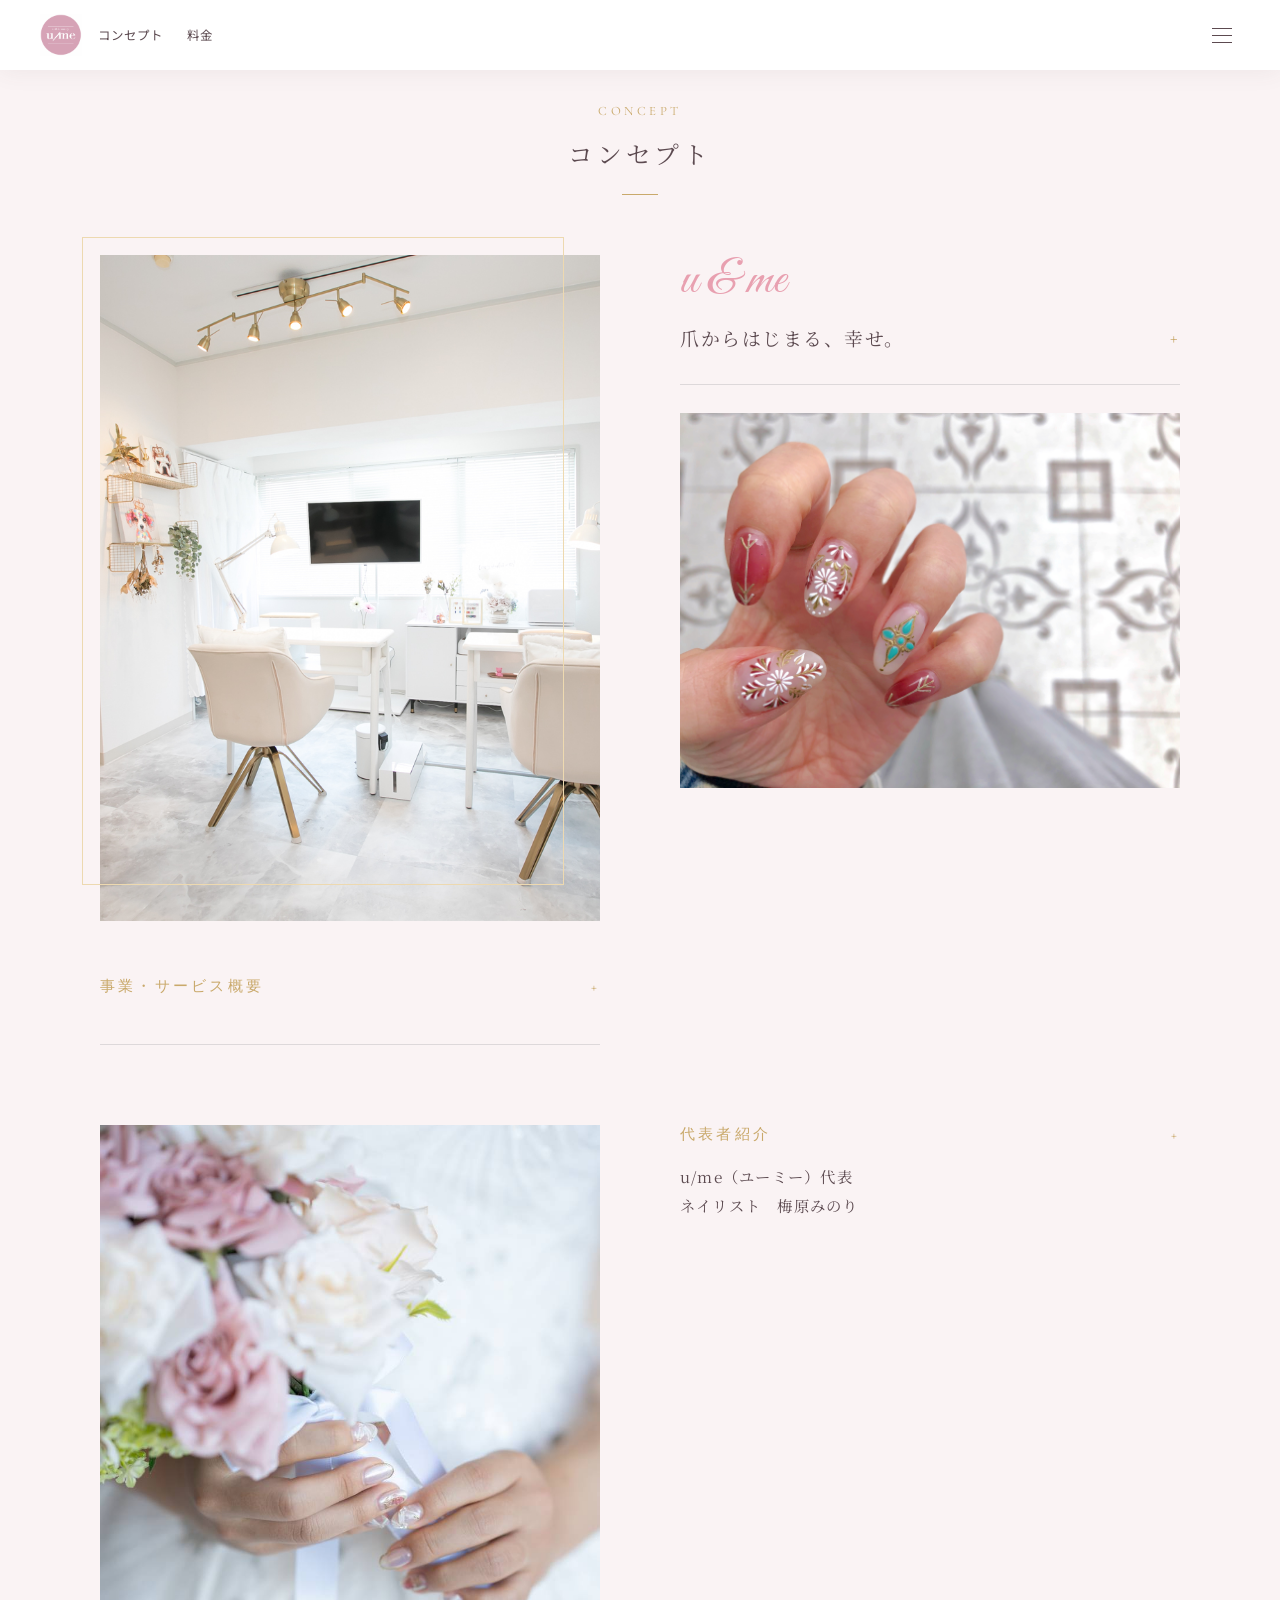
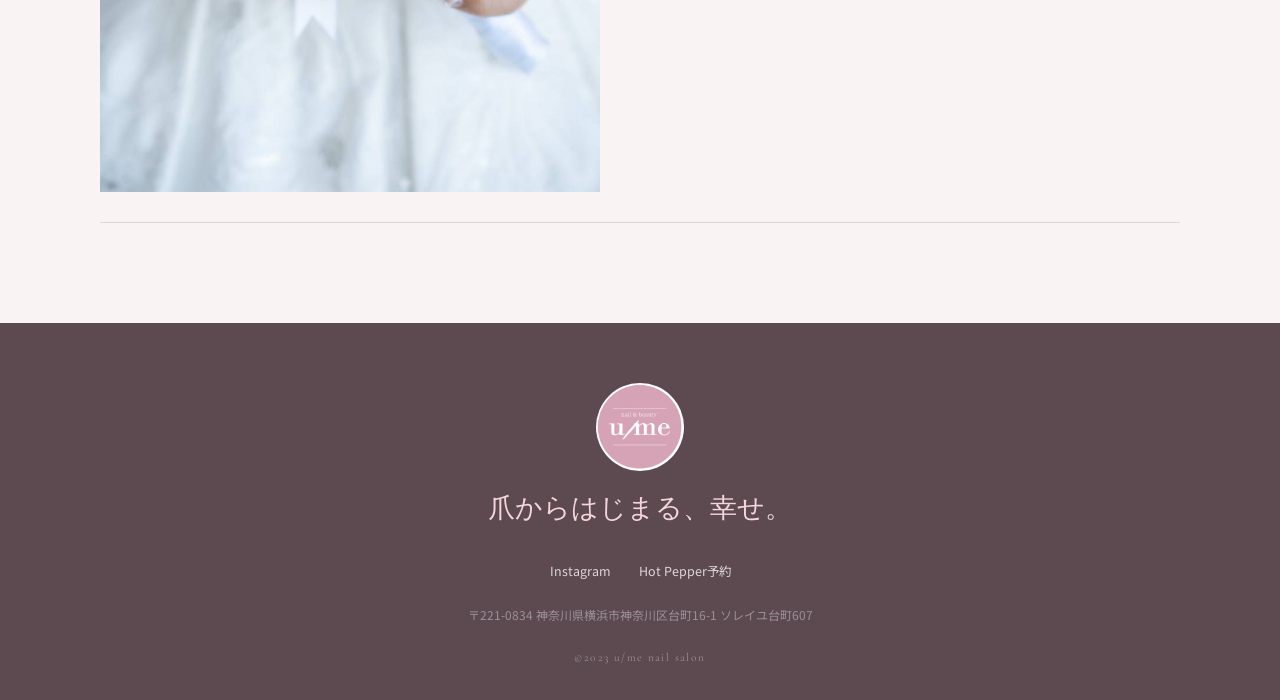
==== concept.html @ 6e04eb25 "修正版" ====
<!DOCTYPE html>
<html lang="ja">
<head>
  <meta charset="UTF-8">
  <meta name="viewport" content="width=device-width, initial-scale=1.0">
  <title>コンセプト｜u/me（ユーミー）プライベートネイルサロン</title>
  <meta name="description" content="横浜のプライベートネイルサロンu/me（ユーミー）のコンセプト、サービス概要、代表者紹介。爪からはじまる、幸せ。">
  <link rel="preconnect" href="https://fonts.googleapis.com">
  <link rel="preconnect" href="https://fonts.gstatic.com" crossorigin>
  <link href="https://fonts.googleapis.com/css2?family=Cormorant+Garamond:ital,wght@0,300;0,400;0,500;1,300;1,400&family=Great+Vibes&family=Noto+Serif+JP:wght@300;400&family=Noto+Sans+JP:wght@300;400&display=swap" rel="stylesheet">
  <link rel="stylesheet" href="css/style.css">
</head>

<body class="subpage">
  <header class="header" id="header">
    <div class="header-inner">
      <div class="header-left">
        <a href="index.html" class="header-logo">
          <img src="rogo.PNG" alt="u/me ユーミー">
        </a>
        <nav class="header-nav" aria-label="主要ページ">
          <a href="index.html#concept">コンセプト</a>
          <a href="index.html#menu">料金</a>
        </nav>
      </div>
      <button class="gnav-btn" id="gnavBtn" aria-label="メニューを開く">
        <span class="gnav-btn-line"></span>
        <span class="gnav-btn-line"></span>
        <span class="gnav-btn-line"></span>
      </button>
    </div>
  </header>

  <nav class="gnav" id="gnav">
    <div class="gnav-inner">
      <button class="gnav-close" id="gnavClose" aria-label="メニューを閉じる">
        <span></span><span></span>
      </button>

      <ul class="gnav-links">
        <li><a href="index.html" class="gnav-link">
          <span class="gnav-link-en">Top</span>
          <span class="gnav-link-ja">トップ</span>
        </a></li>
        <li><a href="index.html#note" class="gnav-link">
          <span class="gnav-link-en">Note</span>
          <span class="gnav-link-ja">お知らせ</span>
        </a></li>
        <li><a href="index.html#concept" class="gnav-link">
          <span class="gnav-link-en">Concept</span>
          <span class="gnav-link-ja">コンセプト</span>
        </a></li>
        <li><a href="index.html#gallery" class="gnav-link">
          <span class="gnav-link-en">Gallery</span>
          <span class="gnav-link-ja">ネイルスタイル</span>
        </a></li>
        <li><a href="index.html#menu" class="gnav-link">
          <span class="gnav-link-en">Menu</span>
          <span class="gnav-link-ja">メニュー・料金</span>
        </a></li>
        <li><a href="index.html#salon" class="gnav-link">
          <span class="gnav-link-en">Salon</span>
          <span class="gnav-link-ja">サロンについて</span>
        </a></li>
        <li><a href="index.html#access" class="gnav-link">
          <span class="gnav-link-en">Access</span>
          <span class="gnav-link-ja">アクセス</span>
        </a></li>
      </ul>

      <a href="https://beauty.hotpepper.jp/kr/slnH000651287/?vos=cpahpbprosmaf131118006" target="_blank" rel="noopener" class="gnav-reserve-btn">
        <span class="gnav-reserve-en">Reservation</span>
        <span class="gnav-reserve-ja">Hot Pepperでご予約</span>
      </a>
    </div>
  </nav>
  <div class="gnav-overlay" id="gnavOverlay"></div>

  <a href="https://beauty.hotpepper.jp/kr/slnH000651287/?vos=cpahpbprosmaf131118006" target="_blank" rel="noopener" class="fixed-reserve-btn" id="fixedReserveBtn">WEB<br>予約</a>

  <main class="subpage-main">
    <section class="concept" id="concept">
      <div class="section-header fade-in">
        <p class="section-en">Concept</p>
        <h1 class="section-title">コンセプト</h1>
        <div class="section-line"></div>
      </div>
      <div class="concept-inner">
        <div class="concept-body fade-in">
          <p class="concept-script">u &amp; me</p>
          <button class="concept-catch concept-catch-toggle" type="button" aria-expanded="false" aria-controls="conceptMessageSub">爪からはじまる、幸せ。</button>

          <div class="concept-block concept-message" id="conceptMessageSub" hidden>
            <h3 class="concept-block-title">コンセプト</h3>
            <p class="concept-text">自分自身の身体の中で、ふとした瞬間に一番目に入るお手元。その美しさを整えることで、心がときめいたり、落ち着いたり、日常に小さな幸せをもたらしてくれます。</p>
            <p class="concept-text">u/meでは、お客様の日々が明るく楽しくなるような、“お爪から溢れるときめき”を大切にしたデザインをご提供しております。</p>
            <p class="concept-text">日々頑張る女性の活力となる「ご褒美ネイル」を通して、お客様一人ひとりに似合うカラーやこだわりのデザインを丁寧にご提案いたします。</p>
            <p class="concept-text">お手元が綺麗になることで、ご自身をもっと好きになれるように。そんなお手伝いができたら嬉しいです。</p>
            <p class="concept-text">「あなた（u）」と「わたし（me）」で創る、特別なネイル。その想いを込めて、u/meは誕生しました。</p>
          </div>

          <div class="concept-nail-img">
            <img src="ネイル/IMG_1547.JPG" alt="ネイルデザイン">
          </div>
        </div>

        <div class="concept-side fade-in">
          <div class="concept-img">
            <img src="内装/IMG_6346.JPG" alt="u/meサロン内装">
          </div>

          <div class="concept-block concept-service">
            <button class="concept-block-title concept-service-toggle" type="button" aria-expanded="false" aria-controls="conceptServiceSub">事業・サービス概要</button>
            <div id="conceptServiceSub" hidden>
              <p class="concept-text">u/me（ユーミー）は、横浜にあるプライベートネイルサロンです。お客様一人ひとりに寄り添ったカウンセリングを大切にし、似合うカラーやデザインをご提案するオーダーメイドネイルをご提供しております。</p>
              <p class="concept-text">シンプルなデザインからこだわりのアート、3Dパーツ制作まで幅広く対応し、日常にときめきをプラスする「ご褒美ネイル」をお届けいたします。</p>
              <p class="concept-text">落ち着いた空間で、リラックスしながら施術を受けていただけるよう心がけております。</p>

              <h4 class="concept-subtitle">メインの事業内容</h4>
              <p class="concept-text">ネイル施術（ジェルネイル）を中心に、お客様のご要望に合わせたオーダーメイドデザインをご提供しております。</p>
              <p class="concept-text">シンプルなデザインからこだわりのアート、3Dパーツ制作まで幅広く対応し、お一人おひとりに合わせたネイルをご提案いたします。</p>

              <h4 class="concept-subtitle">サービスの特徴・こだわり</h4>
              <p class="concept-text">お客様一人ひとりに寄り添った丁寧なカウンセリングを大切にし、ライフスタイルやお好みに合わせたデザインをご提案しております。</p>
              <p class="concept-text">手描きアートや繊細なデザインにも対応しており、お客様の「好き」や「こだわり」を形にすることを得意としています。</p>
              <p class="concept-text">また、デザインの再現度の高さだけでなく、モチの良さや仕上がりの美しさにもこだわり、日常の中でふとお手元を見たときにときめきを感じていただけるネイルをお届けいたします。</p>
              <p class="concept-text">落ち着いた空間でリラックスしてお過ごしいただけるよう、心地よい施術時間の提供を心がけております。</p>
            </div>
          </div>
        </div>

        <div class="concept-bottom fade-in">
          <div class="concept-block concept-profile">
            <div class="concept-owner-img">
              <img src="内装/line_oa_chat_240202_210448.JPG" alt="ネイリスト 梅原みのり">
            </div>
            <div class="concept-profile-body">
              <button class="concept-block-title concept-profile-toggle" type="button" aria-expanded="false" aria-controls="conceptProfileSub">代表者紹介</button>
              <p class="concept-owner">u/me（ユーミー）代表<br>ネイリスト　梅原みのり</p>
              <div id="conceptProfileSub" hidden>
                <p class="concept-text">服飾専門学校を卒業後、アパレル業界や美容室での勤務を経て、ネイル業界へ転身。横浜にて2店舗のネイルサロンで経験を積み、u/meをオープンいたしました。</p>
                <p class="concept-text">これまで常にネイルが身近にあり、忙しい日々の中でも、ふとお手元を見たときに気分が上がる瞬間や、ネイルに励まされるような感覚を何度も経験してきました。</p>
                <p class="concept-text">ネイルはただ綺麗にするだけでなく、日常にときめきや癒しを与えてくれる存在だと感じています。</p>
                <p class="concept-text">お客様一人ひとりに寄り添い、似合うデザインやカラーをご提案しながら、「自分の爪が好き」と思っていただけるようなネイルをお届けいたします。</p>
                <p class="concept-text">日々頑張る女性の活力となる“ご褒美ネイル”を通して、皆さまの毎日に小さな幸せをお届けできましたら幸いです。</p>
                <div class="concept-block concept-history">
                  <h3 class="concept-block-title">沿革</h3>
                  <p class="concept-text"><time datetime="2023-06-05">2023年6月5日</time><br>ネイルサロン「u/me（ユーミー）」オープン</p>
                </div>
              </div>
            </div>
          </div>
        </div>
      </div>
    </section>
  </main>

  <footer class="footer">
    <div class="footer-inner">
      <div class="footer-logo">
        <img src="rogo.PNG" alt="u/me ユーミー">
      </div>
      <p class="footer-tagline">爪からはじまる、幸せ。</p>
      <ul class="footer-sns">
        <li><a href="https://www.instagram.com/u.me_nails/" target="_blank" rel="noopener">Instagram</a></li>
        <li><a href="https://beauty.hotpepper.jp/kr/slnH000651287/?vos=cpahpbprosmaf131118006" target="_blank" rel="noopener">Hot Pepper予約</a></li>
      </ul>
      <p class="footer-address">〒221-0834 神奈川県横浜市神奈川区台町16-1 ソレイユ台町607</p>
      <p class="footer-copy">©2023 u/me nail salon</p>
    </div>
  </footer>

  <script src="js/main.js"></script>
</body>
</html>
---- css/style.css ----
/* ========================================
   u/me nail salon — style.css
======================================== */

:root {
  --pink:        #E8A0B0;
  --pink-light:  #F5D5DC;
  --pink-pale:   #FDF0F3;
  --gold:        #C9A96B;
  --gold-light:  #EDD9B0;
  --dark:        #5C4A50;
  --gray:        #9B9098;
  --gray-light:  #DDD8DA;
  --white:       #FFFFFF;
  --bg:          #FDFAFA;
  --bg-soft:     #FAF3F4;

  --font-en:     'Cormorant Garamond', serif;
  --font-script: 'Great Vibes', cursive;
  --font-ja:     'Noto Serif JP', serif;
  --font-sans:   'Noto Sans JP', sans-serif;

  --header-h:    70px;
  --ease:        0.4s ease;
}

/* ── Reset ── */
*, *::before, *::after { box-sizing: border-box; margin: 0; padding: 0; }
html { scroll-behavior: smooth; }
body {
  font-family: var(--font-ja);
  background: var(--bg);
  color: var(--dark);
  line-height: 1.8;
  overflow-x: hidden;
}
img { max-width: 100%; height: auto; display: block; }
a { text-decoration: none; color: inherit; transition: opacity var(--ease); }
a:hover { opacity: 0.7; }
ul, ol { list-style: none; }

/* ========================================
   HEADER
======================================== */
.header {
  position: fixed;
  inset: 0 0 auto 0;
  height: var(--header-h);
  padding: 0 24px;
  z-index: 100;
  transition: background var(--ease), box-shadow var(--ease);
}
.header.is-scrolled {
  background: rgba(255,255,255,0.96);
  backdrop-filter: blur(10px);
  -webkit-backdrop-filter: blur(10px);
  box-shadow: 0 1px 24px rgba(92,74,80,0.08);
}
.subpage .header {
  background: rgba(255,255,255,0.96);
  backdrop-filter: blur(10px);
  -webkit-backdrop-filter: blur(10px);
  box-shadow: 0 1px 24px rgba(92,74,80,0.08);
}
.header-inner {
  display: flex;
  align-items: center;
  justify-content: space-between;
  height: 100%;
  max-width: 1200px;
  margin: 0 auto;
}

/* Logo + LINE group */
.header-left {
  display: flex;
  align-items: center;
  gap: 16px;
}
.header-logo {}
.header-logo img {
  height: 42px;
  width: auto;
  filter: drop-shadow(0 0 6px rgba(255,255,255,0.6));
  transition: filter var(--ease);
}
.header.is-scrolled .header-logo img { filter: none; }
.subpage .header-logo img { filter: none; }
.header-nav {
  display: flex;
  align-items: center;
  gap: 24px;
}
.header-nav a {
  font-family: var(--font-sans);
  font-size: 0.78rem;
  letter-spacing: 0.08em;
  color: var(--white);
  text-shadow: 0 1px 10px rgba(92,74,80,0.18);
}
.header.is-scrolled .header-nav a,
.subpage .header-nav a {
  color: var(--dark);
  text-shadow: none;
}

/* Hamburger */
.gnav-btn {
  background: none;
  border: none;
  cursor: pointer;
  padding: 8px;
  display: flex;
  flex-direction: column;
  gap: 6px;
  width: 36px;
}
.gnav-btn-line {
  display: block;
  width: 100%;
  height: 1px;
  background: var(--white);
  transition: transform var(--ease), opacity var(--ease), background var(--ease);
}
.header.is-scrolled .gnav-btn-line { background: var(--dark); }
.subpage .gnav-btn-line { background: var(--dark); }

.gnav-btn.is-open .gnav-btn-line:nth-child(1) {
  transform: translateY(7px) rotate(45deg);
  background: var(--dark);
}
.gnav-btn.is-open .gnav-btn-line:nth-child(2) { opacity: 0; }
.gnav-btn.is-open .gnav-btn-line:nth-child(3) {
  transform: translateY(-7px) rotate(-45deg);
  background: var(--dark);
}

/* ========================================
   GNAV
======================================== */
.gnav {
  position: fixed;
  inset: 0 0 0 auto;
  width: min(400px, 85vw);
  background: var(--white);
  z-index: 200;
  transform: translateX(100%);
  transition: transform 0.55s cubic-bezier(0.77,0,0.175,1);
  overflow-y: auto;
}
.gnav.is-open { transform: translateX(0); }

.gnav-inner {
  padding: 88px 48px 48px;
  display: flex;
  flex-direction: column;
  gap: 48px;
  min-height: 100%;
}

.gnav-close {
  position: absolute;
  top: 22px;
  right: 22px;
  width: 36px;
  height: 36px;
  background: none;
  border: none;
  cursor: pointer;
}
.gnav-close span {
  display: block;
  width: 22px;
  height: 1px;
  background: var(--dark);
  position: absolute;
  top: 50%;
  left: 50%;
}
.gnav-close span:first-child { transform: translate(-50%,-50%) rotate(45deg); }
.gnav-close span:last-child  { transform: translate(-50%,-50%) rotate(-45deg); }

.gnav-links { display: flex; flex-direction: column; }
.gnav-link {
  display: flex;
  flex-direction: column;
  gap: 2px;
  padding: 14px 0;
  border-bottom: 1px solid var(--gray-light);
}
.gnav-link-en {
  font-family: var(--font-en);
  font-size: 1.55rem;
  font-weight: 400;
  letter-spacing: 0.04em;
  color: var(--dark);
  line-height: 1;
}
.gnav-link-ja {
  font-family: var(--font-sans);
  font-size: 0.72rem;
  color: var(--gray);
  letter-spacing: 0.1em;
}

.gnav-reserve-btn {
  display: flex;
  flex-direction: column;
  align-items: center;
  justify-content: center;
  gap: 4px;
  background: var(--pink);
  color: var(--white);
  padding: 22px;
  border-radius: 4px;
  transition: background var(--ease), opacity var(--ease);
}
.gnav-reserve-btn:hover { opacity: 1; background: var(--dark); }
.gnav-reserve-en {
  font-family: var(--font-en);
  font-size: 1.2rem;
  letter-spacing: 0.1em;
}
.gnav-reserve-ja {
  font-family: var(--font-sans);
  font-size: 0.72rem;
  letter-spacing: 0.08em;
}

.gnav-sns { display: flex; gap: 24px; }
.gnav-sns-link {
  display: flex;
  align-items: center;
  gap: 8px;
  font-family: var(--font-sans);
  font-size: 0.78rem;
  color: var(--gray);
}

.gnav-overlay {
  position: fixed;
  inset: 0;
  background: rgba(92,74,80,0.45);
  z-index: 150;
  opacity: 0;
  pointer-events: none;
  transition: opacity var(--ease);
}
.gnav-overlay.is-active { opacity: 1; pointer-events: all; }

/* ========================================
   FIXED RESERVATION BUTTON
======================================== */
.fixed-reserve-btn {
  position: fixed;
  bottom: 28px;
  right: 22px;
  width: 58px;
  height: 58px;
  background: var(--pink);
  color: var(--white);
  border-radius: 50%;
  display: flex;
  align-items: center;
  justify-content: center;
  text-align: center;
  font-family: var(--font-sans);
  font-size: 0.62rem;
  line-height: 1.4;
  letter-spacing: 0.04em;
  z-index: 90;
  box-shadow: 0 4px 24px rgba(232,160,176,0.55);
  opacity: 0;
  transform: translateY(20px);
  transition: opacity var(--ease), transform var(--ease), background var(--ease);
}
.fixed-reserve-btn.is-visible { opacity: 1; transform: translateY(0); }
.fixed-reserve-btn:hover { opacity: 1; background: var(--dark); }

/* ========================================
   COMMON SECTION STYLES
======================================== */
section { padding: 100px 0; }

.section-header {
  text-align: center;
  margin-bottom: 60px;
  padding: 0 24px;
}
.section-en {
  font-family: var(--font-en);
  font-size: 0.8rem;
  letter-spacing: 0.28em;
  color: var(--gold);
  text-transform: uppercase;
  margin-bottom: 8px;
}
.section-title {
  font-family: var(--font-ja);
  font-size: 1.55rem;
  font-weight: 400;
  letter-spacing: 0.15em;
  margin-bottom: 18px;
}
.section-line {
  width: 36px;
  height: 1px;
  background: var(--gold);
  margin: 0 auto;
}

/* ── Fade in ── */
.fade-in {
  opacity: 0;
  transform: translateY(28px);
  transition: opacity 0.85s ease, transform 0.85s ease;
}
.fade-in.is-visible { opacity: 1; transform: translateY(0); }

/* ── Buttons ── */
.btn-primary {
  display: inline-block;
  background: var(--pink);
  color: var(--white);
  padding: 16px 44px;
  border-radius: 100px;
  font-family: var(--font-sans);
  font-size: 0.88rem;
  letter-spacing: 0.1em;
  transition: background var(--ease), opacity var(--ease);
}
.btn-primary:hover { opacity: 1; background: var(--dark); }

.btn-outline {
  display: inline-block;
  border: 1px solid var(--pink);
  color: var(--pink);
  padding: 12px 36px;
  border-radius: 100px;
  font-family: var(--font-sans);
  font-size: 0.82rem;
  letter-spacing: 0.1em;
  transition: background var(--ease), color var(--ease), opacity var(--ease);
}
.btn-outline:hover { opacity: 1; background: var(--pink); color: var(--white); }

/* ========================================
   MV
======================================== */
.mv {
  position: relative;
  height: 100dvh;
  min-height: 600px;
  overflow: hidden;
  padding: 0;
}
.mv-slides { position: absolute; inset: 0; }

.mv-slide {
  position: absolute;
  inset: 0;
  background-size: cover;
  background-position: center;
  opacity: 0;
  transition: opacity 1.8s ease;
}
.mv-slide.active { opacity: 1; }

.mv-overlay {
  position: absolute;
  inset: 0;
  background: linear-gradient(
    160deg,
    rgba(92,74,80,0.1) 0%,
    rgba(92,74,80,0.35) 50%,
    rgba(92,74,80,0.6) 100%
  );
}

.mv-content {
  position: absolute;
  inset: 0;
  display: flex;
  flex-direction: column;
  align-items: center;
  justify-content: center;
  text-align: center;
  color: var(--white);
  padding: 0 24px;
}

.mv-tagline {
  font-family: var(--font-script);
  font-size: clamp(2.8rem, 6.5vw, 5.5rem);
  line-height: 1.2;
  letter-spacing: 0.04em;
  text-shadow: 0 2px 24px rgba(0,0,0,0.18);
  margin-bottom: 16px;
  animation: mvFadeUp 1.2s ease 0.3s both;
}
.mv-name {
  font-family: var(--font-en);
  font-size: clamp(1rem, 2.5vw, 1.7rem);
  font-weight: 300;
  letter-spacing: 0.45em;
  margin-bottom: 8px;
  animation: mvFadeUp 1.2s ease 0.6s both;
}
.mv-sub {
  font-family: var(--font-en);
  font-size: clamp(0.65rem, 1.4vw, 0.9rem);
  font-weight: 300;
  letter-spacing: 0.3em;
  opacity: 0.75;
  animation: mvFadeUp 1.2s ease 0.9s both;
}

.mv-scroll {
  position: absolute;
  bottom: 36px;
  left: 50%;
  transform: translateX(-50%);
  display: flex;
  flex-direction: column;
  align-items: center;
  gap: 10px;
  color: var(--white);
  animation: mvFade 1s ease 1.5s both;
}
.mv-scroll span {
  font-family: var(--font-en);
  font-size: 0.6rem;
  letter-spacing: 0.3em;
}
.mv-scroll-line {
  width: 1px;
  height: 56px;
  background: linear-gradient(to bottom, rgba(255,255,255,0.9), transparent);
  animation: scrollAnim 2.2s ease infinite;
}

@keyframes mvFadeUp {
  from { opacity: 0; transform: translateY(22px); }
  to   { opacity: 1; transform: translateY(0); }
}
@keyframes mvFade {
  from { opacity: 0; }
  to   { opacity: 1; }
}
@keyframes scrollAnim {
  0%   { transform: scaleY(0); transform-origin: top; }
  49%  { transform: scaleY(1); transform-origin: top; }
  50%  { transform: scaleY(1); transform-origin: bottom; }
  100% { transform: scaleY(0); transform-origin: bottom; }
}

/* ========================================
   NOTE
======================================== */
.note-section {
  background: var(--bg);
  padding: 54px 24px;
}

.note-inner {
  max-width: 1080px;
  margin: 0 auto;
  display: grid;
  grid-template-columns: 180px minmax(0, 1fr) auto;
  gap: 36px;
  align-items: center;
  padding: 34px 0;
  border-top: 1px solid var(--gold-light);
  border-bottom: 1px solid var(--gold-light);
}

.note-heading {
  display: flex;
  flex-direction: column;
  gap: 6px;
}

.note-heading .section-en {
  margin-bottom: 0;
}

.note-title {
  font-family: var(--font-en);
  font-size: 2.3rem;
  font-weight: 300;
  line-height: 1;
  letter-spacing: 0.08em;
  color: var(--dark);
}

.note-body {
  display: flex;
  flex-direction: column;
  gap: 8px;
}

.note-catch {
  font-family: var(--font-ja);
  font-size: 1rem;
  letter-spacing: 0.08em;
  color: var(--dark);
}

.note-text {
  font-family: var(--font-sans);
  font-size: 0.82rem;
  line-height: 2;
  color: var(--gray);
}

.note-link {
  display: inline-flex;
  align-items: center;
  justify-content: center;
  min-width: 138px;
  padding: 12px 26px;
  border: 1px solid var(--pink);
  border-radius: 100px;
  color: var(--pink);
  font-family: var(--font-sans);
  font-size: 0.78rem;
  letter-spacing: 0.08em;
  white-space: nowrap;
  transition: background var(--ease), color var(--ease), opacity var(--ease);
}

.note-link:hover {
  opacity: 1;
  background: var(--pink);
  color: var(--white);
}

/* ========================================
   CONCEPT
======================================== */
.concept { background: var(--bg-soft); padding: 100px 24px; }

.concept-inner {
  max-width: 1080px;
  margin: 0 auto;
  display: grid;
  grid-template-columns: 1fr 1fr;
  gap: 80px;
  align-items: start;
}

.concept-side {
  grid-column: 1;
  grid-row: 1;
  display: flex;
  flex-direction: column;
  gap: 56px;
}

.concept-body {
  grid-column: 2;
  grid-row: 1;
}

.concept-bottom {
  grid-column: 1 / -1;
  display: grid;
  grid-template-columns: 1fr 1fr;
  gap: 80px;
  align-items: start;
}

.concept-img { position: relative; }
.concept-img::before {
  content: '';
  position: absolute;
  top: -18px;
  left: -18px;
  width: calc(100% - 18px);
  height: calc(100% - 18px);
  border: 1px solid var(--gold-light);
  pointer-events: none;
}
.concept-img img {
  width: 100%;
  aspect-ratio: 3/4;
  object-fit: cover;
}

.concept-service {
  border-bottom: 0;
  margin-bottom: 0;
  padding-bottom: 0;
}

.concept-nail-img img {
  width: 100%;
  aspect-ratio: 4/3;
  object-fit: cover;
}

.concept-script {
  font-family: var(--font-script);
  font-size: 3.2rem;
  color: var(--pink);
  line-height: 1;
  margin-bottom: 14px;
}
.concept-catch {
  display: block;
  width: 100%;
  background: none;
  border: 0;
  border-bottom: 1px solid var(--gray-light);
  cursor: pointer;
  text-align: left;
  font-family: var(--font-ja);
  font-size: 1.18rem;
  font-weight: 400;
  letter-spacing: 0.08em;
  line-height: 1.9;
  color: var(--dark);
  padding-bottom: 28px;
  margin-bottom: 28px;
  transition: color var(--ease), opacity var(--ease);
}
.concept-catch:hover {
  color: var(--pink);
  opacity: 1;
}
.concept-catch::after {
  content: "+";
  float: right;
  font-family: var(--font-en);
  color: var(--gold);
}
.concept-catch.is-open::after {
  content: "-";
}
.concept-block {
  padding-bottom: 30px;
  margin-bottom: 30px;
  border-bottom: 1px solid var(--gray-light);
}
.concept-block:last-of-type {
  margin-bottom: 0;
}
.concept-block-title {
  display: block;
  background: none;
  border: 0;
  font-family: var(--font-en);
  font-size: 0.92rem;
  font-weight: 400;
  letter-spacing: 0.22em;
  color: var(--gold);
  margin-bottom: 18px;
}
.concept-service-toggle,
.concept-profile-toggle {
  width: 100%;
  cursor: pointer;
  text-align: left;
  transition: color var(--ease), opacity var(--ease);
}
.concept-service-toggle:hover,
.concept-profile-toggle:hover {
  color: var(--pink);
  opacity: 1;
}
.concept-service-toggle::after,
.concept-profile-toggle::after {
  content: "+";
  float: right;
  font-family: var(--font-en);
}
.concept-service-toggle.is-open::after,
.concept-profile-toggle.is-open::after {
  content: "-";
}
.concept-subtitle {
  font-family: var(--font-ja);
  font-size: 0.92rem;
  font-weight: 400;
  letter-spacing: 0.1em;
  color: var(--dark);
  margin: 28px 0 12px;
}
.concept-text {
  font-family: var(--font-sans);
  font-size: 0.88rem;
  color: var(--gray);
  line-height: 2.1;
  margin-bottom: 14px;
}
.concept-owner {
  font-family: var(--font-ja);
  font-size: 0.96rem;
  line-height: 1.9;
  letter-spacing: 0.08em;
  color: var(--dark);
  margin-bottom: 18px;
}
.concept-profile {
  grid-column: 1 / -1;
  display: grid;
  grid-template-columns: 1fr 1fr;
  gap: 80px;
  align-items: start;
}
.concept-owner-img {
  grid-column: 1;
  grid-row: 1;
  margin-bottom: 0;
}
.concept-owner-img img {
  width: 100%;
  aspect-ratio: 3/4;
  object-fit: cover;
}
.concept-profile-body {
  grid-column: 2;
  grid-row: 1;
}
.concept-history {
  padding: 26px 28px;
  background: rgba(255,255,255,0.58);
  border-bottom: 0;
}
.concept-bottom-info {
  display: flex;
  flex-direction: column;
  gap: 34px;
}
.concept-nailist {
  margin-top: 32px;
  display: flex;
  flex-direction: column;
  gap: 4px;
}
.concept-nailist-label {
  font-family: var(--font-en);
  font-size: 0.75rem;
  letter-spacing: 0.22em;
  color: var(--gold);
}
.concept-nailist-name {
  font-family: var(--font-ja);
  font-size: 1.05rem;
  letter-spacing: 0.12em;
}

/* ========================================
   GALLERY
======================================== */
.gallery { padding: 100px 0; }

.gallery .section-header { padding: 0 24px; }

.gallery-grid {
  display: grid;
  grid-template-columns: repeat(4, 1fr);
  gap: 3px;
  margin-bottom: 48px;
}
.gallery-item { overflow: hidden; }
.gallery-item img {
  width: 100%;
  aspect-ratio: 1;
  object-fit: cover;
  transition: transform 0.65s ease;
}
.gallery-item:hover img { transform: scale(1.06); }

.gallery-foot {
  text-align: center;
  padding: 0 24px;
}
.gallery-foot p {
  font-family: var(--font-sans);
  font-size: 0.82rem;
  color: var(--gray);
  letter-spacing: 0.05em;
  margin-bottom: 20px;
}

/* ========================================
   MENU
======================================== */
.menu { background: var(--bg-soft); padding: 100px 24px; }

.menu-cards {
  max-width: 1080px;
  margin: 0 auto 60px;
  display: grid;
  grid-template-columns: repeat(3, 1fr);
  gap: 20px;
}

.menu-card {
  background: var(--white);
  border-top: 3px solid var(--gray-light);
  padding: 36px 28px;
  transition: border-color var(--ease), box-shadow var(--ease);
}
.menu-card:hover {
  border-top-color: var(--pink);
  box-shadow: 0 8px 36px rgba(232,160,176,0.14);
}
.menu-card.is-featured {
  border-top: 3px solid var(--gold);
  box-shadow: 0 4px 24px rgba(201,169,107,0.12);
}
.menu-card.is-featured:hover {
  box-shadow: 0 8px 36px rgba(201,169,107,0.22);
}
.menu-card-head {
  padding-bottom: 24px;
  margin-bottom: 28px;
  border-bottom: 1px solid var(--gray-light);
}
.menu-card-en {
  font-family: var(--font-en);
  font-size: 0.78rem;
  letter-spacing: 0.28em;
  color: var(--gold);
  margin-bottom: 6px;
}
.menu-card-title {
  font-family: var(--font-ja);
  font-size: 0.95rem;
  font-weight: 400;
  letter-spacing: 0.08em;
}
.menu-list {
  display: flex;
  flex-direction: column;
  gap: 16px;
  margin-bottom: 20px;
}
.menu-item {
  display: flex;
  justify-content: space-between;
  align-items: baseline;
  gap: 8px;
  padding-bottom: 14px;
  border-bottom: 1px dashed var(--gray-light);
  font-family: var(--font-sans);
  font-size: 0.84rem;
}
.menu-name { flex: 1; color: var(--dark); }
.menu-tag {
  display: inline-block;
  background: var(--pink-pale);
  color: var(--gray);
  font-size: 0.7rem;
  padding: 2px 8px;
  border-radius: 100px;
  margin-left: 4px;
  white-space: nowrap;
}
.menu-price {
  font-family: var(--font-en);
  font-size: 1.1rem;
  color: var(--dark);
  white-space: nowrap;
}
.menu-note {
  font-family: var(--font-sans);
  font-size: 0.72rem;
  color: var(--gray);
  letter-spacing: 0.04em;
}

.menu-options {
  max-width: 760px;
  margin: 0 auto 44px;
  text-align: center;
}
.menu-options-title {
  font-family: var(--font-en);
  font-size: 0.9rem;
  font-weight: 400;
  letter-spacing: 0.22em;
  color: var(--gold);
  margin-bottom: 22px;
}
.menu-options-copy {
  max-width: 680px;
  margin: 0 auto 30px;
  display: flex;
  flex-direction: column;
  gap: 12px;
}
.menu-options-copy p {
  font-family: var(--font-sans);
  font-size: 0.84rem;
  line-height: 2.1;
  color: var(--gray);
  letter-spacing: 0.04em;
}
.menu-options-list {
  display: flex;
  flex-wrap: wrap;
  gap: 12px 28px;
  justify-content: center;
}
.menu-options-list li {
  font-family: var(--font-sans);
  font-size: 0.84rem;
  color: var(--dark);
  letter-spacing: 0.04em;
}

.menu-payment {
  max-width: 760px;
  margin: 0 auto;
  padding-top: 32px;
  border-top: 1px solid var(--gray-light);
  text-align: center;
}
.menu-payment-label {
  font-family: var(--font-en);
  font-size: 0.78rem;
  letter-spacing: 0.22em;
  color: var(--gray);
  margin-bottom: 10px;
}
.menu-payment-text {
  font-family: var(--font-sans);
  font-size: 0.78rem;
  color: var(--gray);
  line-height: 2;
}

/* ========================================
   SALON
======================================== */
.salon { padding: 100px 0; }
.salon .section-header { padding: 0 24px; }

.salon-gallery {
  max-width: 1080px;
  margin: 0 auto 52px;
  display: grid;
  grid-template-columns: 2fr 1fr;
  gap: 3px;
  padding: 0 24px;
}
.salon-gallery-main img {
  width: 100%;
  height: 100%;
  aspect-ratio: 4/3;
  object-fit: cover;
}
.salon-gallery-sub { display: grid; grid-template-rows: 1fr 1fr; gap: 3px; }
.salon-gallery-sub img { width: 100%; height: 100%; object-fit: cover; }

.salon-info {
  max-width: 800px;
  margin: 0 auto;
  text-align: center;
  padding: 0 24px;
}
.salon-text {
  font-family: var(--font-sans);
  font-size: 0.88rem;
  color: var(--gray);
  line-height: 2.3;
  margin-bottom: 34px;
}
.salon-value {
  margin: 0 auto 48px;
  text-align: center;
  max-width: 720px;
}
.salon-value p {
  font-family: var(--font-sans);
  font-size: 0.86rem;
  color: var(--gray);
  line-height: 2.15;
}
.salon-value p + p {
  margin-top: 16px;
}
.salon-details {
  display: grid;
  grid-template-columns: repeat(3, 1fr);
  gap: 16px;
}
.salon-detail-item {
  display: flex;
  flex-direction: column;
  gap: 8px;
  padding: 24px 20px;
  background: var(--bg-soft);
  border-bottom: 2px solid var(--pink-light);
  text-align: left;
}
.salon-detail-label {
  font-family: var(--font-en);
  font-size: 0.72rem;
  letter-spacing: 0.22em;
  color: var(--gold);
}
.salon-detail-value {
  font-family: var(--font-sans);
  font-size: 0.82rem;
  color: var(--dark);
  line-height: 1.7;
}
.salon-detail-value small { color: var(--gray); font-size: 0.72rem; }

/* ========================================
   ACCESS
======================================== */
.access { background: var(--bg-soft); padding: 100px 24px; }

.access-inner {
  max-width: 1080px;
  margin: 0 auto;
  display: grid;
  grid-template-columns: 1fr 1fr;
  gap: 60px;
  align-items: start;
}
.access-map iframe { width: 100%; border-radius: 2px; }

.access-block { margin-bottom: 36px; }
.access-block-title {
  font-family: var(--font-en);
  font-size: 0.9rem;
  font-weight: 400;
  letter-spacing: 0.22em;
  color: var(--gold);
  margin-bottom: 18px;
}

.access-table { width: 100%; border-collapse: collapse; }
.access-table th,
.access-table td {
  padding: 11px 8px;
  border-bottom: 1px solid var(--gray-light);
  font-family: var(--font-sans);
  font-size: 0.82rem;
  text-align: left;
  vertical-align: top;
}
.access-table th {
  width: 72px;
  color: var(--gray);
  font-weight: 400;
  white-space: nowrap;
}
.access-table td { color: var(--dark); line-height: 1.8; }
.access-table a { color: var(--pink); }

.access-station {
  font-family: var(--font-sans);
  font-size: 0.88rem;
  margin-bottom: 14px;
}
.access-station small {
  display: block;
  color: var(--gray);
  font-size: 0.76rem;
  margin-top: 4px;
}
.access-route-title {
  font-family: var(--font-sans);
  font-size: 0.78rem;
  color: var(--gold);
  letter-spacing: 0.1em;
  margin-bottom: 14px;
}
.access-steps { display: flex; flex-direction: column; gap: 12px; }
.access-steps li {
  display: flex;
  gap: 12px;
  align-items: flex-start;
  font-family: var(--font-sans);
  font-size: 0.82rem;
  color: var(--dark);
  line-height: 1.7;
  counter-increment: steps;
}
.access-steps { counter-reset: steps; }
.access-steps li::before {
  content: counter(steps);
  flex-shrink: 0;
  width: 22px;
  height: 22px;
  background: var(--pink);
  color: var(--white);
  border-radius: 50%;
  display: flex;
  align-items: center;
  justify-content: center;
  font-size: 0.7rem;
  margin-top: 2px;
}
.access-steps li small { display: block; color: var(--gray); font-size: 0.76rem; }

.access-cta { text-align: center; margin-top: 36px; }

/* ========================================
   FOOTER
======================================== */
.footer {
  background: var(--dark);
  color: var(--white);
  padding: 60px 24px 32px;
  text-align: center;
}
.footer-inner { max-width: 560px; margin: 0 auto; }

.footer-logo {
  width: 88px;
  margin: 0 auto 16px;
}
.footer-logo img {
  width: 100%;
  border-radius: 50%;
}
.footer-tagline {
  font-family: var(--font-script);
  font-size: 1.7rem;
  color: var(--pink-light);
  margin-bottom: 24px;
}
.footer-sns {
  display: flex;
  justify-content: center;
  gap: 28px;
  margin-bottom: 22px;
}
.footer-sns a {
  display: flex;
  align-items: center;
  gap: 6px;
  font-family: var(--font-sans);
  font-size: 0.78rem;
  color: var(--gray-light);
  transition: color var(--ease), opacity var(--ease);
}
.footer-sns a:hover { opacity: 1; color: var(--pink); }

.footer-address {
  font-family: var(--font-sans);
  font-size: 0.75rem;
  color: var(--gray);
  line-height: 1.9;
  margin-bottom: 20px;
}
.footer-copy {
  font-family: var(--font-en);
  font-size: 0.72rem;
  letter-spacing: 0.12em;
  color: var(--gray);
}

/* ========================================
   RESPONSIVE — Tablet
======================================== */
@media (max-width: 1024px) {
  .note-inner {
    grid-template-columns: 150px minmax(0, 1fr);
  }
  .note-link {
    grid-column: 2;
    justify-self: start;
  }
  .concept-inner { gap: 48px; }
  .concept-side { gap: 44px; }
  .menu-cards { grid-template-columns: 1fr; max-width: 480px; }
  .gallery-grid { grid-template-columns: repeat(3, 1fr); }
  .salon-details { grid-template-columns: 1fr; }
}

/* ========================================
   RESPONSIVE — Mobile
======================================== */
@media (max-width: 767px) {
  :root { --header-h: 60px; }
  section { padding: 72px 0; }

  .header { padding: 0 16px; }
  .header-left {
    flex: 1;
    min-width: 0;
    gap: 12px;
  }
  .header-logo img { height: 34px; }
  .header-nav {
    display: flex;
    gap: 12px;
  }
  .header-nav a {
    font-size: 0.68rem;
    letter-spacing: 0.04em;
    white-space: nowrap;
  }
  .gnav-btn {
    flex: 0 0 34px;
    width: 34px;
    padding: 8px 6px;
  }
  /* MV */
  .mv {
    height: 56.25vw;
    min-height: 0;
  }
  .mv-slide {
    background-size: contain;
    background-repeat: no-repeat;
    background-color: var(--bg-soft);
  }
  .mv-content { padding: 0 18px; }
  .mv-tagline {
    font-size: 1.45rem;
    margin-bottom: 6px;
  }
  .mv-name {
    font-size: 0.75rem;
    letter-spacing: 0.22em;
    margin-bottom: 2px;
  }
  .mv-sub {
    font-size: 0.55rem;
    letter-spacing: 0.18em;
  }
  .mv-scroll { display: none; }

  /* Note */
  .note-section { padding: 42px 20px; }
  .note-inner {
    grid-template-columns: 1fr;
    gap: 22px;
    padding: 30px 0;
  }
  .note-link {
    grid-column: auto;
    justify-self: start;
  }
  .note-title { font-size: 2rem; }
  .note-catch { font-size: 0.92rem; line-height: 1.9; }

  /* Concept */
  .concept { padding: 72px 20px; }
  .concept-inner { grid-template-columns: 1fr; gap: 36px; }
  .concept-side,
  .concept-body,
  .concept-bottom {
    grid-column: auto;
    grid-row: auto;
  }
  .concept-bottom {
    grid-template-columns: 1fr;
    gap: 30px;
  }
  .concept-side { gap: 34px; }
  .concept-img,
  .concept-nail-img,
  .concept-owner-img {
    display: none;
  }
  .concept-service,
  .concept-message,
  .concept-profile {
    position: relative;
    display: block;
    overflow: hidden;
    padding: 32px 24px;
    border-bottom: 0;
    background-position: center;
    background-size: cover;
  }
  .concept-service {
    background-image:
      linear-gradient(rgba(253,250,250,0.76), rgba(253,250,250,0.76)),
      url('../内装/IMG_6346.JPG');
  }
  .concept-message {
    background-image:
      linear-gradient(rgba(253,250,250,0.76), rgba(253,250,250,0.76)),
      url('../ネイル/IMG_1547.JPG');
  }
  .concept-profile {
    background-image:
      linear-gradient(rgba(253,250,250,0.76), rgba(253,250,250,0.76)),
      url('../内装/line_oa_chat_240202_210448.JPG');
  }

  /* Gallery */
  .gallery-grid {
    display: flex;
    gap: 0;
    overflow-x: auto;
    scroll-behavior: smooth;
    scroll-snap-type: x mandatory;
    scrollbar-width: none;
    margin-bottom: 34px;
  }
  .gallery-grid::-webkit-scrollbar {
    display: none;
  }
  .gallery-item {
    flex: 0 0 100%;
    scroll-snap-align: start;
  }
  .gallery-item img {
    aspect-ratio: 4/5;
  }
  .gallery-item:hover img {
    transform: none;
  }

  /* Menu */
  .menu { padding: 72px 16px; }
  .menu-cards { grid-template-columns: 1fr; }

  /* Salon */
  .salon-gallery { grid-template-columns: 1fr; padding: 0; }
  .salon-gallery-sub { grid-template-columns: 1fr 1fr; grid-template-rows: unset; }
  .salon-gallery-sub img { aspect-ratio: 1; }
  .salon-info { padding: 0 20px; }
  .salon-details { grid-template-columns: 1fr; }

  /* Access */
  .access { padding: 72px 20px; }
  .access-inner { grid-template-columns: 1fr; gap: 40px; }

  /* Section */
  .section-title { font-size: 1.3rem; }

  /* Gnav */
  .gnav-inner { padding: 80px 28px 40px; }
}
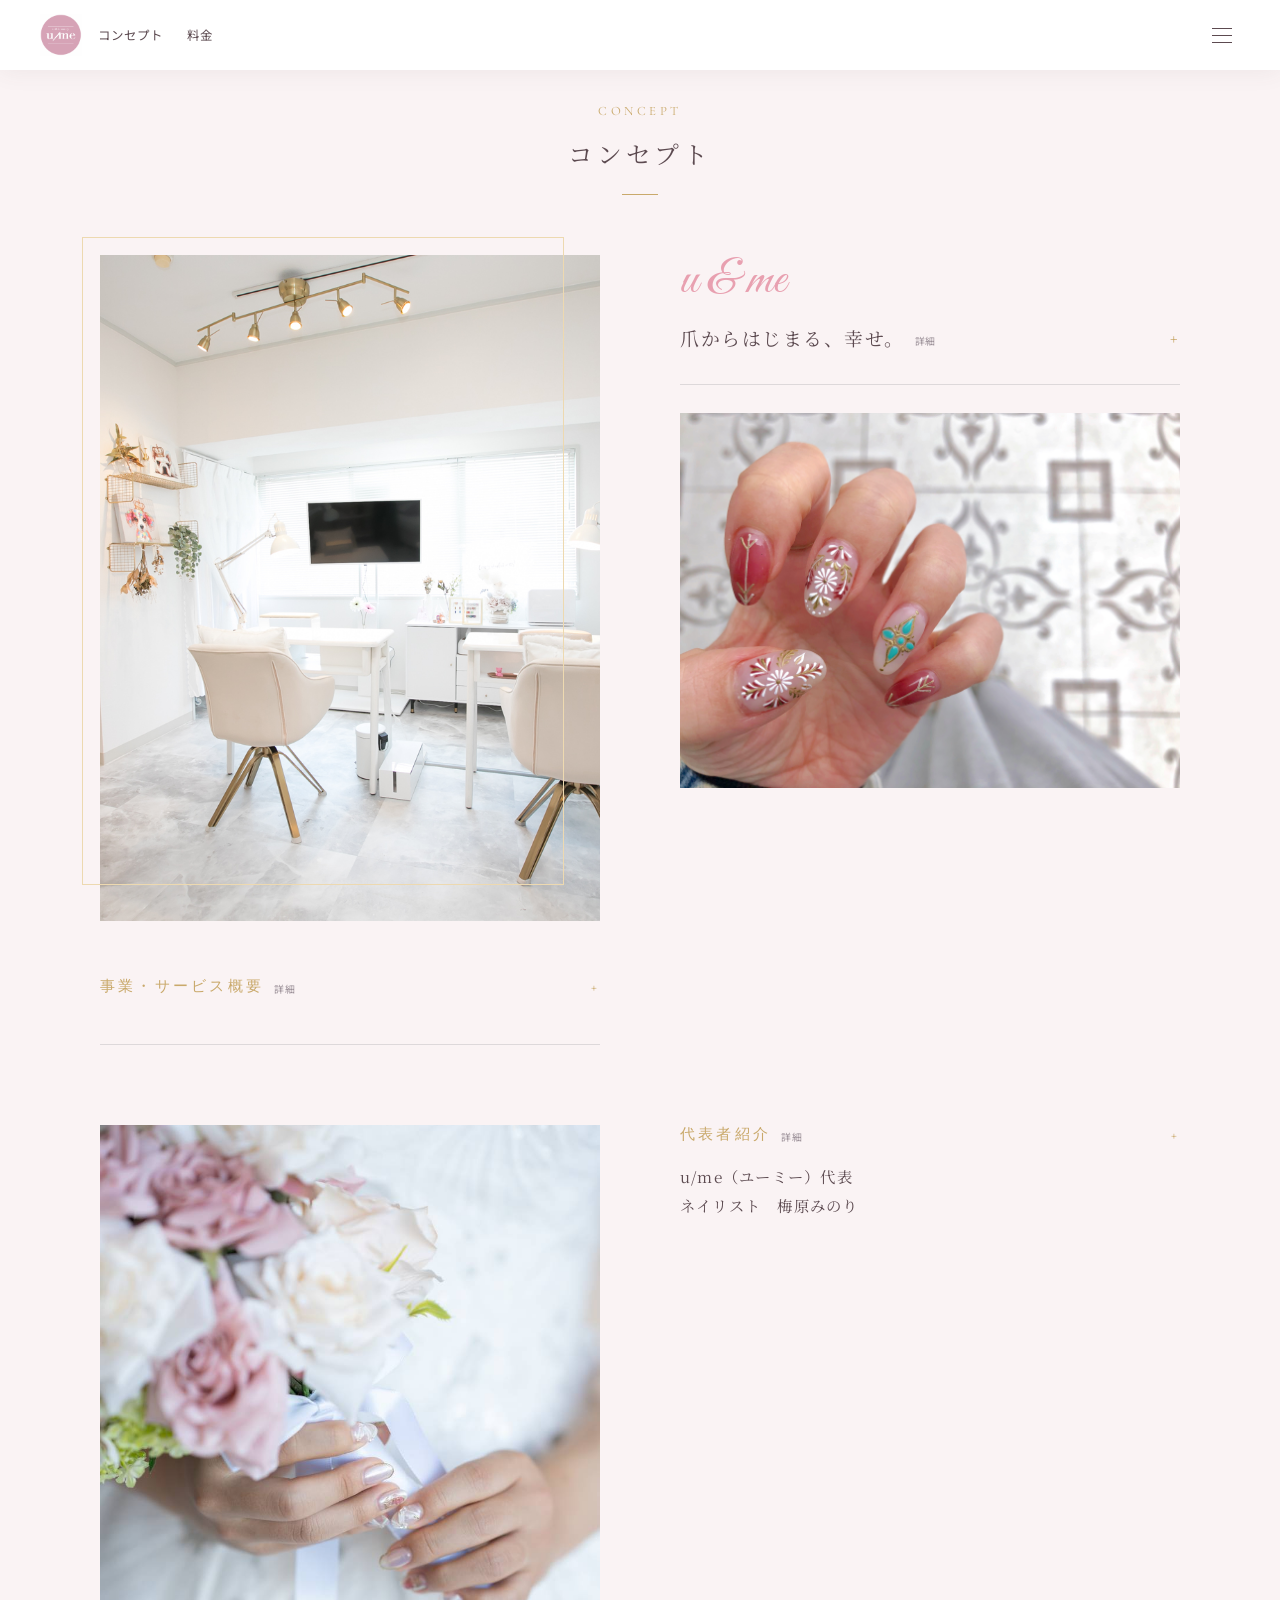
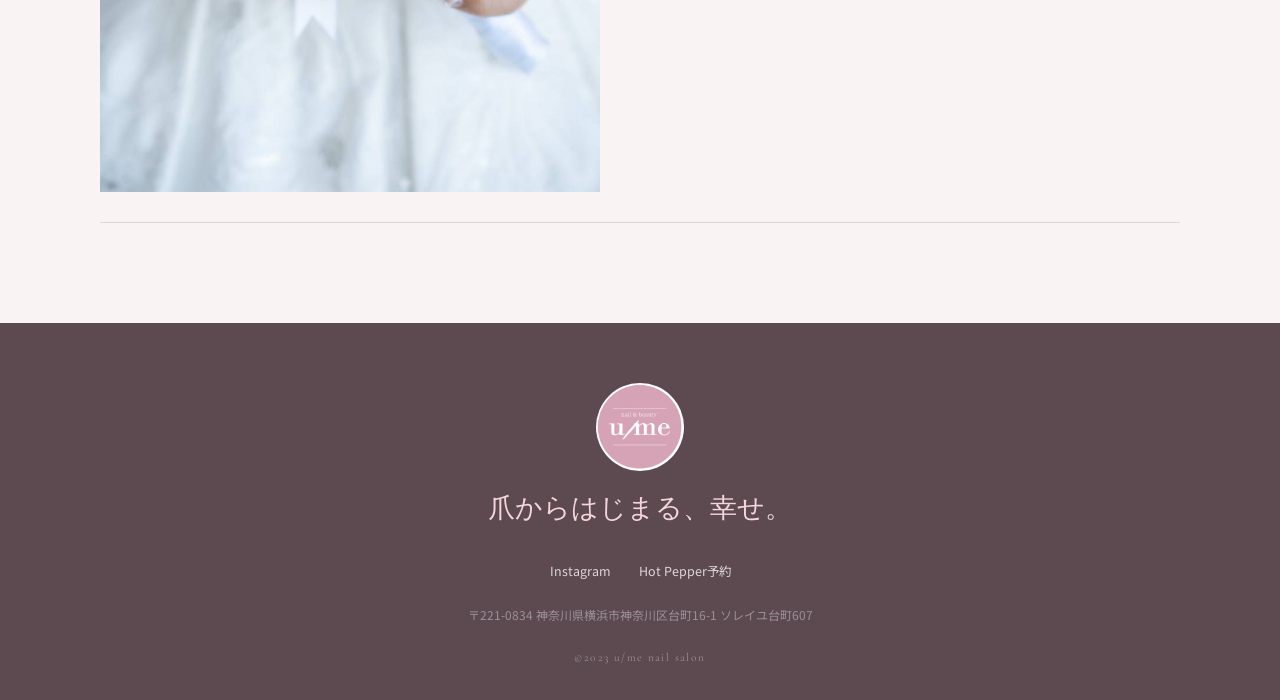
==== commit 7891fdfb: "修正版" ====
--- a/concept.html
+++ b/concept.html
@@ -88,7 +88,7 @@
       <div class="concept-inner">
         <div class="concept-body fade-in">
           <p class="concept-script">u &amp; me</p>
-          <button class="concept-catch concept-catch-toggle" type="button" aria-expanded="false" aria-controls="conceptMessageSub">爪からはじまる、幸せ。</button>
+          <button class="concept-catch concept-catch-toggle" type="button" aria-expanded="false" aria-controls="conceptMessageSub">爪からはじまる、幸せ。<span class="toggle-detail-label">詳細</span></button>
 
           <div class="concept-block concept-message" id="conceptMessageSub" hidden>
             <h3 class="concept-block-title">コンセプト</h3>
@@ -110,7 +110,7 @@
           </div>
 
           <div class="concept-block concept-service">
-            <button class="concept-block-title concept-service-toggle" type="button" aria-expanded="false" aria-controls="conceptServiceSub">事業・サービス概要</button>
+            <button class="concept-block-title concept-service-toggle" type="button" aria-expanded="false" aria-controls="conceptServiceSub">事業・サービス概要<span class="toggle-detail-label">詳細</span></button>
             <div id="conceptServiceSub" hidden>
               <p class="concept-text">u/me（ユーミー）は、横浜にあるプライベートネイルサロンです。お客様一人ひとりに寄り添ったカウンセリングを大切にし、似合うカラーやデザインをご提案するオーダーメイドネイルをご提供しております。</p>
               <p class="concept-text">シンプルなデザインからこだわりのアート、3Dパーツ制作まで幅広く対応し、日常にときめきをプラスする「ご褒美ネイル」をお届けいたします。</p>
@@ -135,7 +135,7 @@
               <img src="内装/line_oa_chat_240202_210448.JPG" alt="ネイリスト 梅原みのり">
             </div>
             <div class="concept-profile-body">
-              <button class="concept-block-title concept-profile-toggle" type="button" aria-expanded="false" aria-controls="conceptProfileSub">代表者紹介</button>
+              <button class="concept-block-title concept-profile-toggle" type="button" aria-expanded="false" aria-controls="conceptProfileSub">代表者紹介<span class="toggle-detail-label">詳細</span></button>
               <p class="concept-owner">u/me（ユーミー）代表<br>ネイリスト　梅原みのり</p>
               <div id="conceptProfileSub" hidden>
                 <p class="concept-text">服飾専門学校を卒業後、アパレル業界や美容室での勤務を経て、ネイル業界へ転身。横浜にて2店舗のネイルサロンで経験を積み、u/meをオープンいたしました。</p>
--- a/css/style.css
+++ b/css/style.css
@@ -38,6 +38,7 @@
 a { text-decoration: none; color: inherit; transition: opacity var(--ease); }
 a:hover { opacity: 0.7; }
 ul, ol { list-style: none; }
+[hidden] { display: none !important; }
 
 /* ========================================
    HEADER
@@ -637,6 +638,16 @@
 .concept-catch.is-open::after {
   content: "-";
 }
+.toggle-detail-label {
+  display: inline-block;
+  margin-left: 10px;
+  font-family: var(--font-sans);
+  font-size: 0.62rem;
+  font-weight: 400;
+  letter-spacing: 0.08em;
+  color: var(--gray);
+  vertical-align: middle;
+}
 .concept-block {
   padding-bottom: 30px;
   margin-bottom: 30px;
@@ -878,12 +889,32 @@
   text-align: center;
 }
 .menu-options-title {
+  display: block;
+  width: 100%;
+  background: none;
+  border: 0;
+  cursor: pointer;
+  text-align: center;
   font-family: var(--font-en);
   font-size: 0.9rem;
   font-weight: 400;
   letter-spacing: 0.22em;
   color: var(--gold);
   margin-bottom: 22px;
+  transition: color var(--ease), opacity var(--ease);
+}
+.menu-options-title:hover {
+  color: var(--pink);
+  opacity: 1;
+}
+.menu-options-title::after {
+  content: "+";
+  display: inline-block;
+  margin-left: 10px;
+  font-family: var(--font-en);
+}
+.menu-options-title.is-open::after {
+  content: "-";
 }
 .menu-options-copy {
   max-width: 680px;
@@ -1067,11 +1098,30 @@
   margin-top: 4px;
 }
 .access-route-title {
+  display: block;
+  width: 100%;
+  background: none;
+  border: 0;
+  cursor: pointer;
+  text-align: left;
   font-family: var(--font-sans);
   font-size: 0.78rem;
   color: var(--gold);
   letter-spacing: 0.1em;
   margin-bottom: 14px;
+  transition: color var(--ease), opacity var(--ease);
+}
+.access-route-title:hover {
+  color: var(--pink);
+  opacity: 1;
+}
+.access-route-title::after {
+  content: "+";
+  float: right;
+  font-family: var(--font-en);
+}
+.access-route-title.is-open::after {
+  content: "-";
 }
 .access-steps { display: flex; flex-direction: column; gap: 12px; }
 .access-steps li {
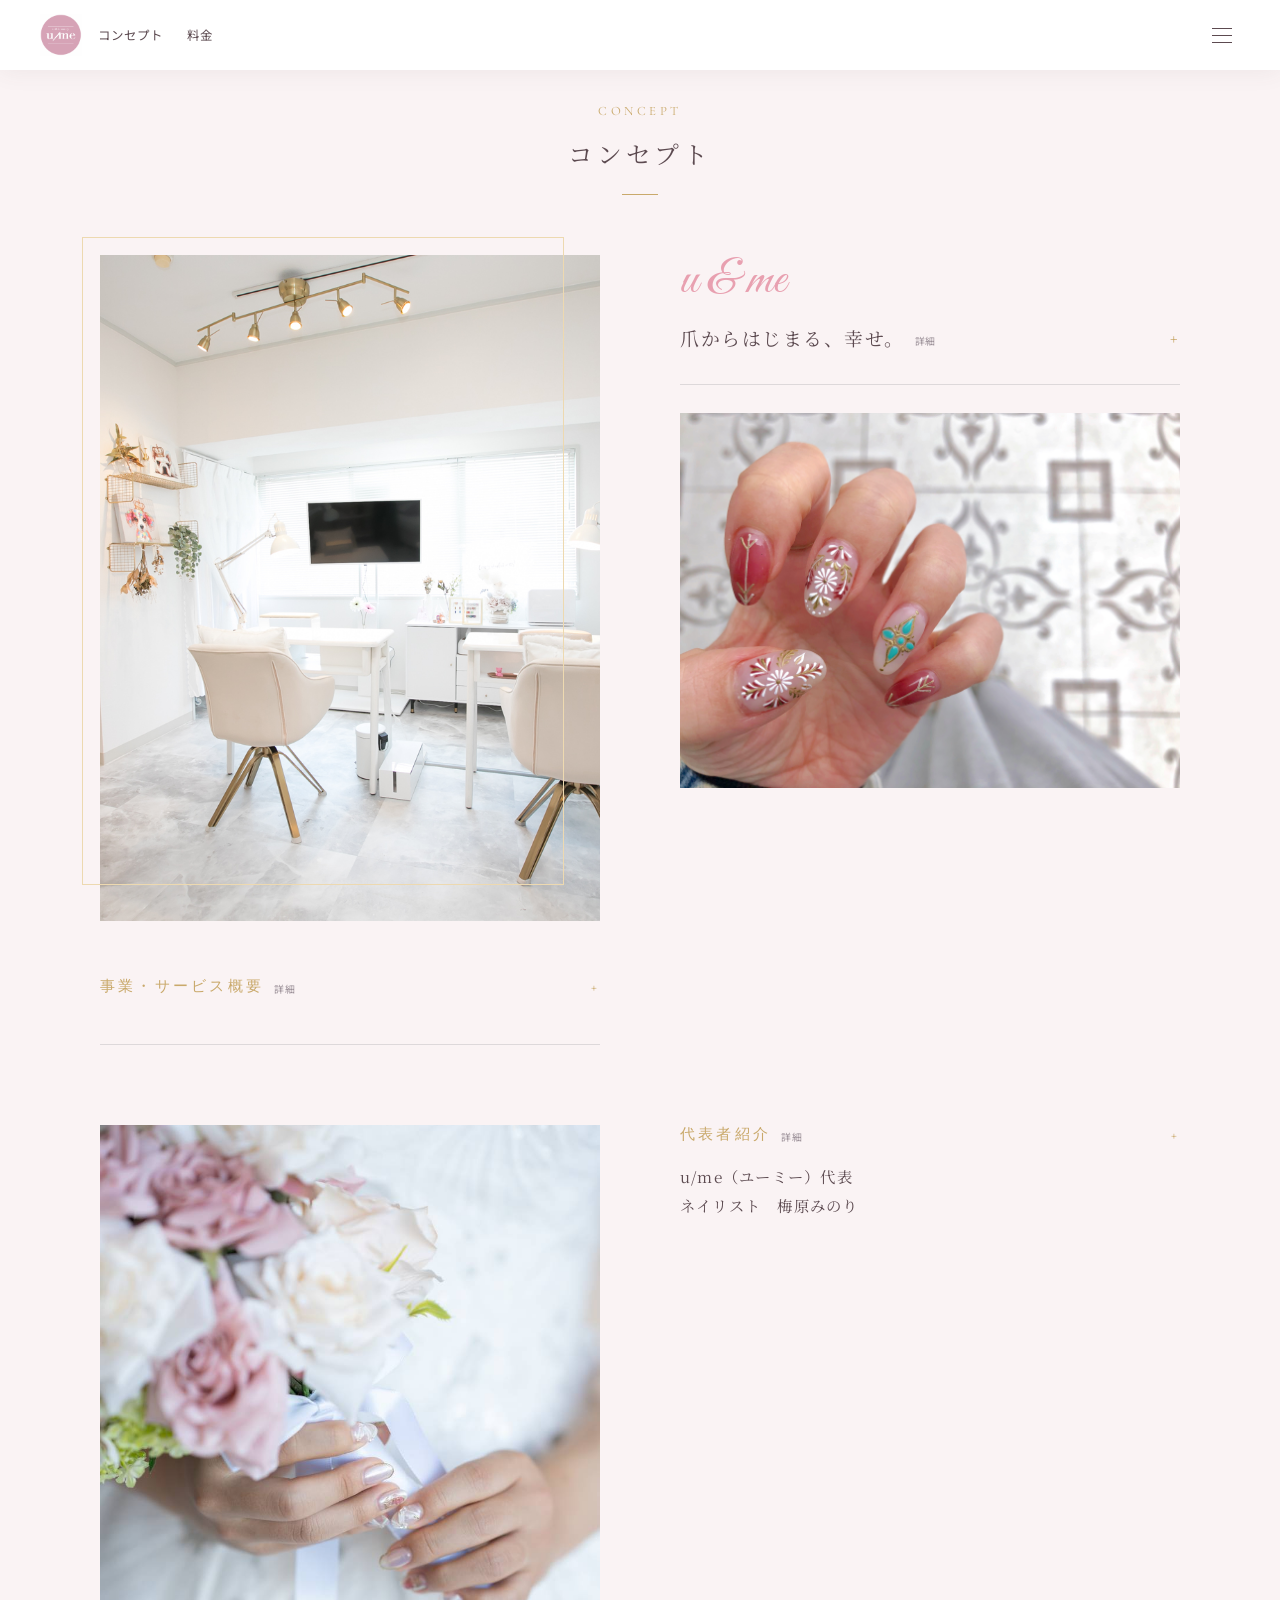
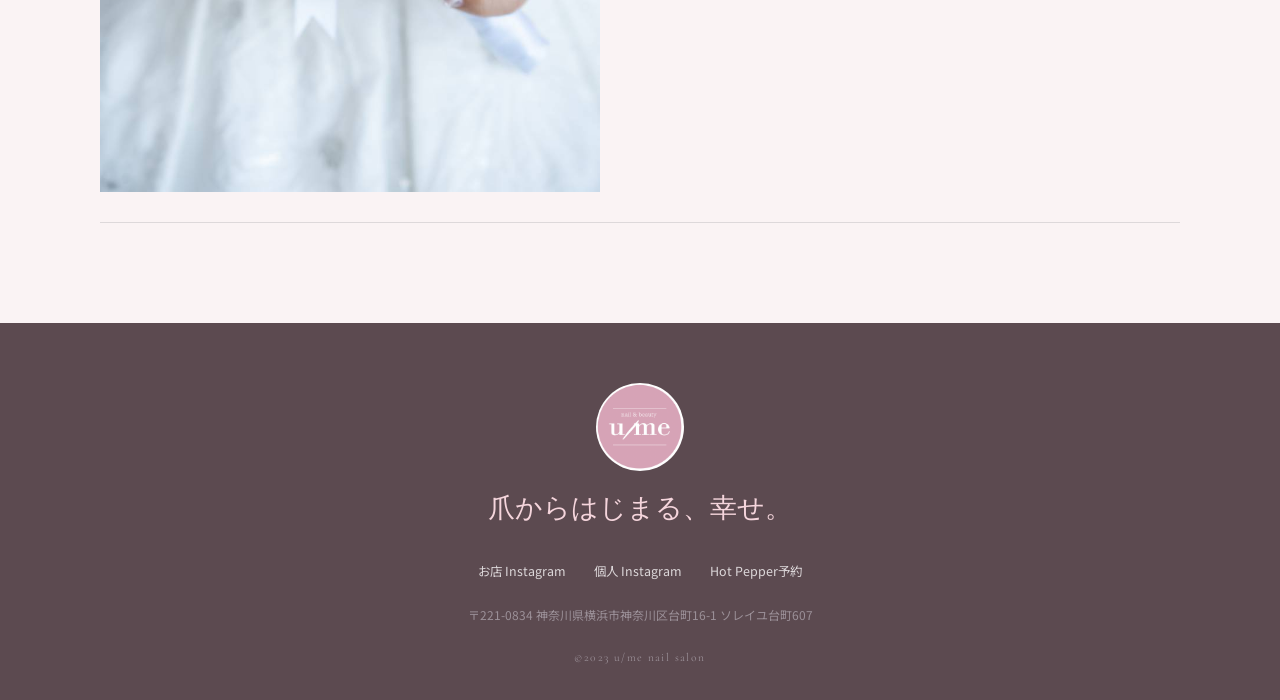
==== commit 237008e1: "修正版" ====
--- a/concept.html
+++ b/concept.html
@@ -162,7 +162,8 @@
       </div>
       <p class="footer-tagline">爪からはじまる、幸せ。</p>
       <ul class="footer-sns">
-        <li><a href="https://www.instagram.com/u.me_nails/" target="_blank" rel="noopener">Instagram</a></li>
+        <li><a href="https://www.instagram.com/u.me_nails/" target="_blank" rel="noopener">お店 Instagram</a></li>
+        <li><a href="https://www.instagram.com/ume_nails?igsh=MW9hbWlhaDR5dm02bg%3D%3D&utm_source=qr" target="_blank" rel="noopener">個人 Instagram</a></li>
         <li><a href="https://beauty.hotpepper.jp/kr/slnH000651287/?vos=cpahpbprosmaf131118006" target="_blank" rel="noopener">Hot Pepper予約</a></li>
       </ul>
       <p class="footer-address">〒221-0834 神奈川県横浜市神奈川区台町16-1 ソレイユ台町607</p>
--- a/css/style.css
+++ b/css/style.css
@@ -228,7 +228,7 @@
   letter-spacing: 0.08em;
 }
 
-.gnav-sns { display: flex; gap: 24px; }
+.gnav-sns { display: flex; flex-wrap: wrap; gap: 18px 24px; }
 .gnav-sns-link {
   display: flex;
   align-items: center;
@@ -794,24 +794,41 @@
   letter-spacing: 0.05em;
   margin-bottom: 20px;
 }
+.gallery-links {
+  display: flex;
+  justify-content: center;
+  flex-wrap: wrap;
+  gap: 12px;
+}
 
 /* ========================================
    MENU
 ======================================== */
 .menu { background: var(--bg-soft); padding: 100px 24px; }
 
+.menu-slider {
+  max-width: 680px;
+  margin: 0 auto 60px;
+}
+
 .menu-cards {
-  max-width: 1080px;
-  margin: 0 auto 60px;
-  display: grid;
-  grid-template-columns: repeat(3, 1fr);
+  display: flex;
   gap: 20px;
+  overflow-x: hidden;
+  scroll-snap-type: x mandatory;
+  scroll-behavior: smooth;
+  scrollbar-width: none;
+}
+.menu-cards::-webkit-scrollbar {
+  display: none;
 }
 
 .menu-card {
+  flex: 0 0 100%;
   background: var(--white);
   border-top: 3px solid var(--gray-light);
   padding: 36px 28px;
+  scroll-snap-align: start;
   transition: border-color var(--ease), box-shadow var(--ease);
 }
 .menu-card:hover {
@@ -824,6 +841,9 @@
 }
 .menu-card.is-featured:hover {
   box-shadow: 0 8px 36px rgba(201,169,107,0.22);
+}
+.menu-card.is-wide {
+  flex-basis: 100%;
 }
 .menu-card-head {
   padding-bottom: 24px;
@@ -881,6 +901,85 @@
   font-size: 0.72rem;
   color: var(--gray);
   letter-spacing: 0.04em;
+}
+.menu-note-top {
+  margin: -10px 0 18px;
+}
+.menu-subsection {
+  margin-top: 34px;
+  padding-top: 30px;
+  border-top: 1px solid var(--gray-light);
+}
+.menu-subsection .menu-card-head {
+  padding-bottom: 20px;
+  margin-bottom: 24px;
+}
+.menu-card.menu-prep-info {
+  border-top-color: var(--gray-light);
+}
+.menu-prep-info .menu-card-head {
+  padding-bottom: 20px;
+  margin-bottom: 24px;
+}
+.menu-prep-info .menu-list + .menu-card-head {
+  margin-top: 34px;
+}
+.menu-info-list {
+  display: flex;
+  flex-direction: column;
+  gap: 12px;
+  font-family: var(--font-sans);
+  font-size: 0.82rem;
+  line-height: 1.8;
+  color: var(--dark);
+}
+.menu-info-list li::before {
+  content: "★";
+  margin-right: 2px;
+}
+
+.menu-slider-controls {
+  display: flex;
+  justify-content: center;
+  align-items: center;
+  gap: 18px;
+  margin-top: 24px;
+}
+.menu-slider-btn {
+  display: inline-flex;
+  align-items: center;
+  justify-content: center;
+  width: 44px;
+  height: 44px;
+  border: 1px solid var(--pink);
+  border-radius: 50%;
+  background: var(--white);
+  color: var(--pink);
+  font-family: var(--font-en);
+  font-size: 1.5rem;
+  line-height: 1;
+  cursor: pointer;
+  transition: background var(--ease), color var(--ease), opacity var(--ease);
+}
+.menu-slider-btn:hover {
+  background: var(--pink);
+  color: var(--white);
+}
+.menu-slider-btn:disabled {
+  cursor: default;
+  opacity: 0.36;
+}
+.menu-slider-btn:disabled:hover {
+  background: var(--white);
+  color: var(--pink);
+}
+.menu-slider-status {
+  min-width: 54px;
+  text-align: center;
+  font-family: var(--font-en);
+  font-size: 0.9rem;
+  color: var(--gray);
+  letter-spacing: 0.12em;
 }
 
 .menu-options {
@@ -1056,6 +1155,7 @@
   align-items: start;
 }
 .access-map iframe { width: 100%; border-radius: 2px; }
+.access-route-block { margin-top: 36px; }
 
 .access-block { margin-bottom: 36px; }
 .access-block-title {
@@ -1151,8 +1251,6 @@
 }
 .access-steps li small { display: block; color: var(--gray); font-size: 0.76rem; }
 
-.access-cta { text-align: center; margin-top: 36px; }
-
 /* ========================================
    FOOTER
 ======================================== */
@@ -1181,6 +1279,7 @@
 .footer-sns {
   display: flex;
   justify-content: center;
+  flex-wrap: wrap;
   gap: 28px;
   margin-bottom: 22px;
 }
@@ -1222,7 +1321,8 @@
   }
   .concept-inner { gap: 48px; }
   .concept-side { gap: 44px; }
-  .menu-cards { grid-template-columns: 1fr; max-width: 480px; }
+  .menu-slider { max-width: 480px; }
+  .menu-card.is-wide { flex-basis: 100%; }
   .gallery-grid { grid-template-columns: repeat(3, 1fr); }
   .salon-details { grid-template-columns: 1fr; }
 }
@@ -1367,7 +1467,8 @@
 
   /* Menu */
   .menu { padding: 72px 16px; }
-  .menu-cards { grid-template-columns: 1fr; }
+  .menu-slider { max-width: 100%; }
+  .menu-card.is-wide { flex-basis: 100%; }
 
   /* Salon */
   .salon-gallery { grid-template-columns: 1fr; padding: 0; }
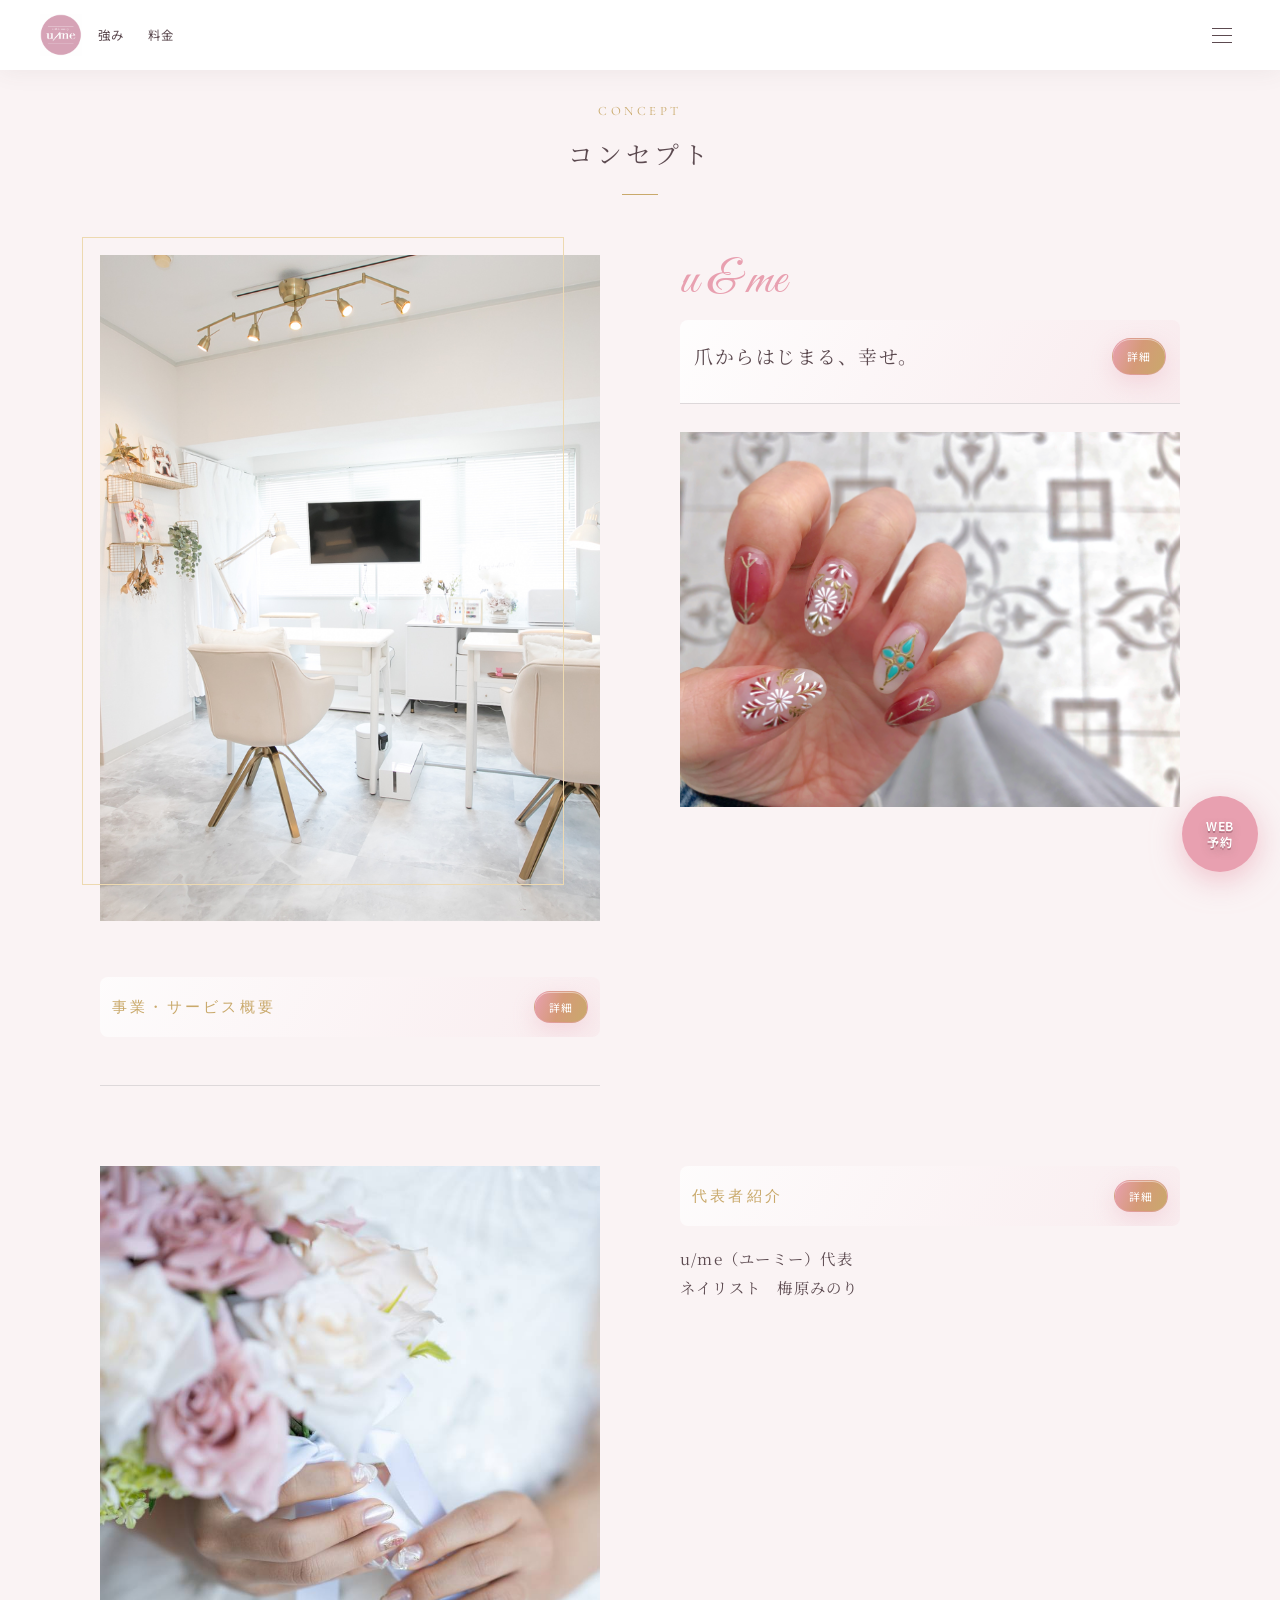
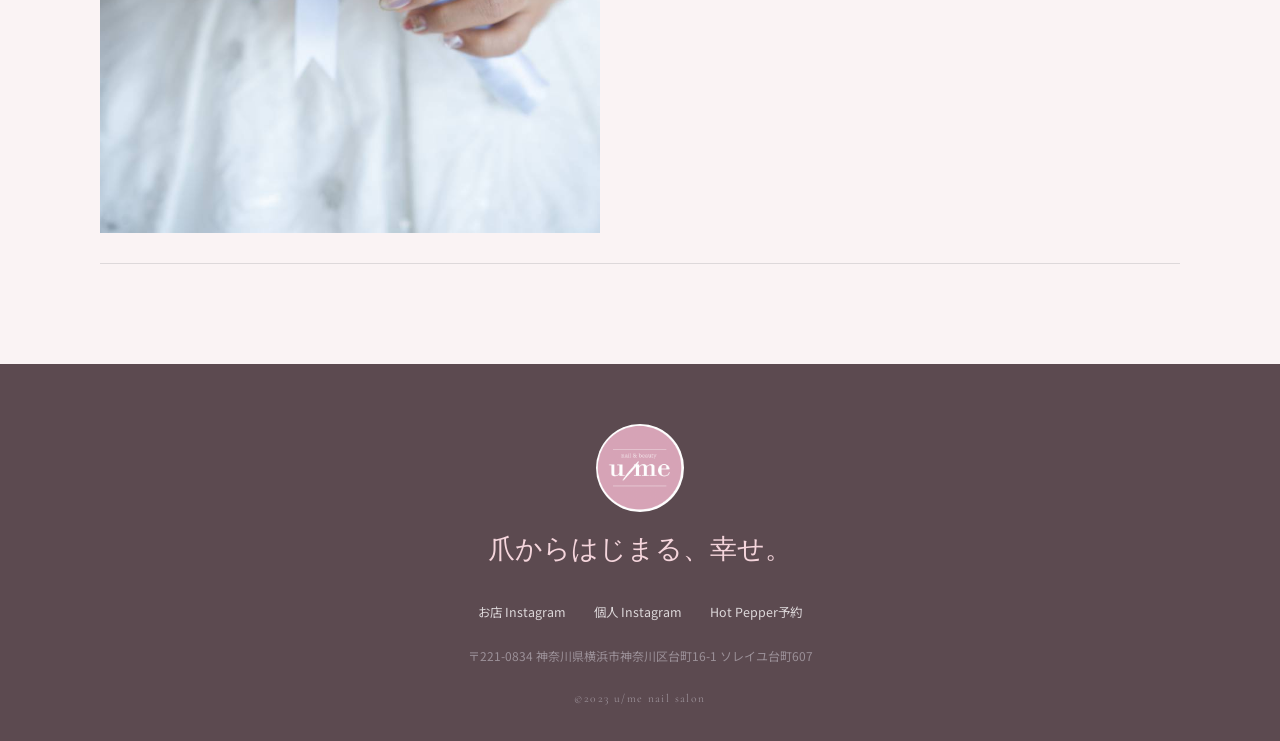
==== commit 4f0f59b9: "修正版" ====
--- a/concept.html
+++ b/concept.html
@@ -19,7 +19,7 @@
           <img src="rogo.PNG" alt="u/me ユーミー">
         </a>
         <nav class="header-nav" aria-label="主要ページ">
-          <a href="index.html#concept">コンセプト</a>
+          <a href="index.html#strengths">強み</a>
           <a href="index.html#menu">料金</a>
         </nav>
       </div>
@@ -42,29 +42,33 @@
           <span class="gnav-link-en">Top</span>
           <span class="gnav-link-ja">トップ</span>
         </a></li>
-        <li><a href="index.html#note" class="gnav-link">
-          <span class="gnav-link-en">Note</span>
-          <span class="gnav-link-ja">お知らせ</span>
-        </a></li>
-        <li><a href="index.html#concept" class="gnav-link">
-          <span class="gnav-link-en">Concept</span>
-          <span class="gnav-link-ja">コンセプト</span>
+        <li><a href="index.html#strengths" class="gnav-link">
+          <span class="gnav-link-en">Strengths</span>
+          <span class="gnav-link-ja">サロンの強み</span>
         </a></li>
         <li><a href="index.html#gallery" class="gnav-link">
           <span class="gnav-link-en">Gallery</span>
-          <span class="gnav-link-ja">ネイルスタイル</span>
+          <span class="gnav-link-ja">デザイン</span>
+        </a></li>
+        <li><a href="index.html#profile" class="gnav-link">
+          <span class="gnav-link-en">Profile</span>
+          <span class="gnav-link-ja">プロフィール</span>
         </a></li>
         <li><a href="index.html#menu" class="gnav-link">
           <span class="gnav-link-en">Menu</span>
           <span class="gnav-link-ja">メニュー・料金</span>
         </a></li>
-        <li><a href="index.html#salon" class="gnav-link">
-          <span class="gnav-link-en">Salon</span>
-          <span class="gnav-link-ja">サロンについて</span>
+        <li><a href="index.html#instagram" class="gnav-link">
+          <span class="gnav-link-en">Instagram</span>
+          <span class="gnav-link-ja">Instagram</span>
         </a></li>
-        <li><a href="index.html#access" class="gnav-link">
-          <span class="gnav-link-en">Access</span>
-          <span class="gnav-link-ja">アクセス</span>
+        <li><a href="index.html#note" class="gnav-link">
+          <span class="gnav-link-en">Note</span>
+          <span class="gnav-link-ja">note</span>
+        </a></li>
+        <li><a href="index.html#store" class="gnav-link">
+          <span class="gnav-link-en">Store Info</span>
+          <span class="gnav-link-ja">店舗情報</span>
         </a></li>
       </ul>
 
--- a/css/style.css
+++ b/css/style.css
@@ -256,8 +256,8 @@
   position: fixed;
   bottom: 28px;
   right: 22px;
-  width: 58px;
-  height: 58px;
+  width: 76px;
+  height: 76px;
   background: var(--pink);
   color: var(--white);
   border-radius: 50%;
@@ -266,17 +266,23 @@
   justify-content: center;
   text-align: center;
   font-family: var(--font-sans);
-  font-size: 0.62rem;
-  line-height: 1.4;
-  letter-spacing: 0.04em;
+  font-size: 0.76rem;
+  line-height: 1.35;
+  letter-spacing: 0.06em;
+  font-weight: 600;
+  text-shadow: 0 2px 0 rgba(151,89,104,0.55), 0 4px 10px rgba(92,74,80,0.28);
   z-index: 90;
-  box-shadow: 0 4px 24px rgba(232,160,176,0.55);
-  opacity: 0;
-  transform: translateY(20px);
-  transition: opacity var(--ease), transform var(--ease), background var(--ease);
+  box-shadow: 0 8px 30px rgba(232,160,176,0.58);
+  opacity: 1;
+  transform: translateY(0);
+  transition: transform var(--ease), background var(--ease), box-shadow var(--ease);
 }
 .fixed-reserve-btn.is-visible { opacity: 1; transform: translateY(0); }
-.fixed-reserve-btn:hover { opacity: 1; background: var(--dark); }
+.fixed-reserve-btn:hover {
+  opacity: 1;
+  background: var(--dark);
+  box-shadow: 0 10px 34px rgba(92,74,80,0.28);
+}
 
 /* ========================================
    COMMON SECTION STYLES
@@ -370,12 +376,14 @@
 .mv-overlay {
   position: absolute;
   inset: 0;
-  background: linear-gradient(
-    160deg,
-    rgba(92,74,80,0.1) 0%,
-    rgba(92,74,80,0.35) 50%,
-    rgba(92,74,80,0.6) 100%
-  );
+  background:
+    radial-gradient(ellipse at center, rgba(50,38,43,0.36) 0%, rgba(50,38,43,0.22) 34%, rgba(50,38,43,0) 66%),
+    linear-gradient(
+      160deg,
+      rgba(92,74,80,0.18) 0%,
+      rgba(92,74,80,0.42) 50%,
+      rgba(92,74,80,0.68) 100%
+    );
 }
 
 .mv-content {
@@ -392,27 +400,29 @@
 
 .mv-tagline {
   font-family: var(--font-script);
-  font-size: clamp(2.8rem, 6.5vw, 5.5rem);
+  font-size: clamp(3rem, 6.8vw, 5.8rem);
   line-height: 1.2;
   letter-spacing: 0.04em;
-  text-shadow: 0 2px 24px rgba(0,0,0,0.18);
+  text-shadow: 0 4px 0 rgba(98,90,94,0.34), 0 8px 28px rgba(45,35,40,0.5), 0 1px 8px rgba(45,35,40,0.42);
   margin-bottom: 16px;
   animation: mvFadeUp 1.2s ease 0.3s both;
 }
 .mv-name {
   font-family: var(--font-en);
-  font-size: clamp(1rem, 2.5vw, 1.7rem);
+  font-size: clamp(1.28rem, 2.9vw, 2rem);
   font-weight: 300;
-  letter-spacing: 0.45em;
+  letter-spacing: 0.38em;
   margin-bottom: 8px;
+  text-shadow: 0 2px 0 rgba(98,90,94,0.46), 0 5px 16px rgba(45,35,40,0.5);
   animation: mvFadeUp 1.2s ease 0.6s both;
 }
 .mv-sub {
   font-family: var(--font-en);
-  font-size: clamp(0.65rem, 1.4vw, 0.9rem);
+  font-size: clamp(0.92rem, 1.75vw, 1.12rem);
   font-weight: 300;
-  letter-spacing: 0.3em;
-  opacity: 0.75;
+  letter-spacing: 0.24em;
+  opacity: 0.96;
+  text-shadow: 0 2px 0 rgba(98,90,94,0.46), 0 5px 16px rgba(45,35,40,0.5);
   animation: mvFadeUp 1.2s ease 0.9s both;
 }
 
@@ -608,11 +618,18 @@
   margin-bottom: 14px;
 }
 .concept-catch {
-  display: block;
+  display: flex;
+  align-items: center;
+  justify-content: space-between;
+  gap: 16px;
+  position: relative;
+  isolation: isolate;
   width: 100%;
-  background: none;
+  overflow: hidden;
+  background: linear-gradient(120deg, rgba(255,255,255,0.86), rgba(245,213,220,0.26));
   border: 0;
   border-bottom: 1px solid var(--gray-light);
+  border-radius: 8px 8px 0 0;
   cursor: pointer;
   text-align: left;
   font-family: var(--font-ja);
@@ -621,32 +638,85 @@
   letter-spacing: 0.08em;
   line-height: 1.9;
   color: var(--dark);
-  padding-bottom: 28px;
+  padding: 18px 14px 28px;
   margin-bottom: 28px;
-  transition: color var(--ease), opacity var(--ease);
+  transition: color var(--ease), opacity var(--ease), transform var(--ease);
+}
+.concept-catch::before,
+.concept-service-toggle::before,
+.concept-profile-toggle::before,
+.menu-options-title::before {
+  content: "";
+  position: absolute;
+  inset: 0;
+  pointer-events: none;
+  background:
+    radial-gradient(circle at 86% 48%, rgba(232,160,176,0.26) 0 12%, transparent 28%),
+    linear-gradient(90deg, transparent, rgba(255,255,255,0.52), transparent);
+  opacity: 0;
+  transform: translateX(-38%);
+  animation: detailGlowSweep 3.2s ease-in-out infinite;
+  z-index: 0;
+}
+.concept-catch:not(.is-open),
+.concept-service-toggle:not(.is-open),
+.concept-profile-toggle:not(.is-open),
+.menu-options-title:not(.is-open) {
+  animation: detailNudge 3.2s ease-in-out infinite;
 }
 .concept-catch:hover {
+  animation: none;
   color: var(--pink);
   opacity: 1;
+  transform: translateY(-2px);
 }
 .concept-catch::after {
-  content: "+";
-  float: right;
-  font-family: var(--font-en);
-  color: var(--gold);
+  content: none;
+  display: none;
 }
 .concept-catch.is-open::after {
-  content: "-";
+  content: none;
+  display: none;
 }
 .toggle-detail-label {
   display: inline-block;
-  margin-left: 10px;
-  font-family: var(--font-sans);
-  font-size: 0.62rem;
+  margin-left: 12px;
+  padding: 7px 14px;
+  border: 1px solid rgba(201,169,107,0.32);
+  border-radius: 100px;
+  background: rgba(255,255,255,0.64);
+  font-family: var(--font-sans);
+  font-size: 0.68rem;
   font-weight: 400;
   letter-spacing: 0.08em;
-  color: var(--gray);
+  color: var(--gold);
   vertical-align: middle;
+}
+.concept-catch .toggle-detail-label,
+.concept-service-toggle .toggle-detail-label,
+.concept-profile-toggle .toggle-detail-label,
+.menu-options-title .toggle-detail-label {
+  position: relative;
+  overflow: hidden;
+  flex: 0 0 auto;
+  color: var(--white);
+  border-color: rgba(232,160,176,0.38);
+  background: linear-gradient(110deg, var(--pink) 0%, #d59a78 48%, var(--gold) 100%);
+  box-shadow: 0 8px 22px rgba(232,160,176,0.3), inset 0 1px 0 rgba(255,255,255,0.46);
+}
+.concept-catch .toggle-detail-label::before,
+.concept-service-toggle .toggle-detail-label::before,
+.concept-profile-toggle .toggle-detail-label::before,
+.menu-options-title .toggle-detail-label::before {
+  content: "";
+  position: absolute;
+  top: -45%;
+  bottom: -45%;
+  left: -55%;
+  width: 42%;
+  background: linear-gradient(90deg, transparent, rgba(255,255,255,0.72), transparent);
+  transform: rotate(18deg);
+  animation: detailShine 2.05s ease-in-out infinite;
 }
 .concept-block {
   padding-bottom: 30px;
@@ -670,24 +740,80 @@
 .concept-service-toggle,
 .concept-profile-toggle {
   width: 100%;
+  display: flex;
+  align-items: center;
+  justify-content: space-between;
+  gap: 14px;
+  position: relative;
+  isolation: isolate;
+  overflow: hidden;
+  padding: 14px 12px;
+  border-radius: 8px;
   cursor: pointer;
   text-align: left;
-  transition: color var(--ease), opacity var(--ease);
+  background: linear-gradient(120deg, rgba(255,255,255,0.72), rgba(245,213,220,0.2));
+  transition: color var(--ease), opacity var(--ease), transform var(--ease);
 }
 .concept-service-toggle:hover,
 .concept-profile-toggle:hover {
+  animation: none;
   color: var(--pink);
   opacity: 1;
-}
-.concept-service-toggle::after,
-.concept-profile-toggle::after {
-  content: "+";
-  float: right;
-  font-family: var(--font-en);
-}
-.concept-service-toggle.is-open::after,
-.concept-profile-toggle.is-open::after {
-  content: "-";
+  transform: translateY(-2px);
+}
+@keyframes detailShine {
+  0%, 42% {
+    left: -55%;
+  }
+  68%, 100% {
+    left: 125%;
+  }
+}
+
+@keyframes detailNudge {
+  0%, 72%, 100% {
+    transform: translateY(0);
+  }
+  80% {
+    transform: translateY(-5px);
+  }
+  88% {
+    transform: translateY(0);
+  }
+  94% {
+    transform: translateY(-2px);
+  }
+}
+
+@keyframes detailGlowSweep {
+  0%, 44% {
+    opacity: 0;
+    transform: translateX(-42%);
+  }
+  58% {
+    opacity: 1;
+  }
+  78%, 100% {
+    opacity: 0;
+    transform: translateX(42%);
+  }
+}
+
+@media (prefers-reduced-motion: reduce) {
+  .concept-catch,
+  .concept-service-toggle,
+  .concept-profile-toggle,
+  .menu-options-title,
+  .concept-catch::before,
+  .concept-service-toggle::before,
+  .concept-profile-toggle::before,
+  .menu-options-title::before,
+  .concept-catch .toggle-detail-label::before,
+  .concept-service-toggle .toggle-detail-label::before,
+  .concept-profile-toggle .toggle-detail-label::before,
+  .menu-options-title .toggle-detail-label::before {
+    animation: none;
+  }
 }
 .concept-subtitle {
   font-family: var(--font-ja);
@@ -799,6 +925,134 @@
   justify-content: center;
   flex-wrap: wrap;
   gap: 12px;
+}
+
+.profile-section,
+.instagram-section {
+  padding: 100px 24px;
+}
+
+.profile-section {
+  background: var(--bg-soft);
+}
+
+.instagram-section {
+  background: var(--bg);
+}
+
+.profile-section-inner,
+.instagram-section-inner {
+  max-width: 900px;
+  margin: 0 auto;
+}
+
+.profile-panel,
+.instagram-panel {
+  background: var(--white);
+  padding: 32px;
+}
+
+.profile-panel {
+  display: grid;
+  grid-template-columns: minmax(220px, 280px) minmax(0, 1fr);
+  gap: 28px;
+  align-items: start;
+}
+
+.profile-panel-image img {
+  width: 100%;
+  aspect-ratio: 3 / 4;
+  object-fit: cover;
+}
+
+.profile-panel-title {
+  font-family: var(--font-ja);
+  font-size: 1.05rem;
+  font-weight: 400;
+  letter-spacing: 0.08em;
+  line-height: 1.9;
+  color: var(--dark);
+  margin-bottom: 16px;
+}
+
+.profile-panel-body .concept-block-title {
+  margin-top: 22px;
+}
+
+.instagram-panel {
+  border-top: 3px solid var(--gold-light);
+}
+
+.instagram-grid {
+  display: grid;
+  grid-template-columns: repeat(2, 1fr);
+  gap: 3px;
+  margin: 24px 0;
+}
+
+.instagram-grid img {
+  width: 100%;
+  aspect-ratio: 1;
+  object-fit: cover;
+}
+
+.instagram-panel .gallery-links {
+  justify-content: flex-start;
+}
+
+.strength-specialties {
+  max-width: 760px;
+  margin: 0 auto 64px;
+  display: grid;
+  grid-template-columns: repeat(2, 1fr);
+  gap: 18px;
+}
+
+.strength-specialty {
+  background: var(--white);
+  border-top: 3px solid var(--pink-light);
+  box-shadow: 0 10px 34px rgba(92,74,80,0.06);
+  overflow: hidden;
+}
+
+.strength-specialty-image {
+  position: relative;
+  overflow: hidden;
+}
+
+.strength-specialty-image img {
+  width: 100%;
+  aspect-ratio: 4 / 3;
+  object-fit: cover;
+}
+
+.strength-specialty-body {
+  padding: 24px 22px 26px;
+}
+
+.strength-specialty-kicker {
+  font-family: var(--font-en);
+  font-size: 0.72rem;
+  letter-spacing: 0.22em;
+  color: var(--gold);
+  margin-bottom: 8px;
+}
+
+.strength-specialty-title {
+  font-family: var(--font-ja);
+  font-size: 1rem;
+  font-weight: 400;
+  letter-spacing: 0.08em;
+  color: var(--dark);
+  line-height: 1.7;
+  margin-bottom: 10px;
+}
+
+.strength-specialty-text {
+  font-family: var(--font-sans);
+  font-size: 0.82rem;
+  line-height: 1.9;
+  color: var(--gray);
 }
 
 /* ========================================
@@ -988,10 +1242,17 @@
   text-align: center;
 }
 .menu-options-title {
-  display: block;
+  display: inline-flex;
+  align-items: center;
+  justify-content: center;
+  gap: 14px;
   width: 100%;
-  background: none;
+  position: relative;
+  isolation: isolate;
+  overflow: hidden;
+  background: linear-gradient(120deg, rgba(255,255,255,0.72), rgba(245,213,220,0.2));
   border: 0;
+  border-radius: 8px;
   cursor: pointer;
   text-align: center;
   font-family: var(--font-en);
@@ -999,21 +1260,23 @@
   font-weight: 400;
   letter-spacing: 0.22em;
   color: var(--gold);
+  padding: 14px 12px;
   margin-bottom: 22px;
-  transition: color var(--ease), opacity var(--ease);
+  transition: color var(--ease), opacity var(--ease), transform var(--ease);
 }
 .menu-options-title:hover {
+  animation: none;
   color: var(--pink);
   opacity: 1;
+  transform: translateY(-2px);
 }
 .menu-options-title::after {
-  content: "+";
-  display: inline-block;
-  margin-left: 10px;
-  font-family: var(--font-en);
+  content: none;
+  display: none;
 }
 .menu-options-title.is-open::after {
-  content: "-";
+  content: none;
+  display: none;
 }
 .menu-options-copy {
   max-width: 680px;
@@ -1321,6 +1584,13 @@
   }
   .concept-inner { gap: 48px; }
   .concept-side { gap: 44px; }
+  .profile-panel {
+    grid-template-columns: 1fr;
+  }
+  .strength-specialties {
+    grid-template-columns: 1fr;
+    max-width: 520px;
+  }
   .menu-slider { max-width: 480px; }
   .menu-card.is-wide { flex-basis: 100%; }
   .gallery-grid { grid-template-columns: repeat(3, 1fr); }
@@ -1355,29 +1625,65 @@
     width: 34px;
     padding: 8px 6px;
   }
+  .fixed-reserve-btn {
+    right: 16px;
+    bottom: max(18px, env(safe-area-inset-bottom));
+    width: 82px;
+    height: 82px;
+    font-size: 0.78rem;
+  }
   /* MV */
   .mv {
-    height: 56.25vw;
-    min-height: 0;
+    height: 100vh;
+    height: 100svh;
+    height: 100dvh;
+    min-height: 100vh;
+    min-height: 100svh;
   }
   .mv-slide {
-    background-size: contain;
+    isolation: isolate;
+    overflow: hidden;
+    background-size: cover;
+    background-position: center center;
     background-repeat: no-repeat;
-    background-color: var(--bg-soft);
+    background-color: transparent;
+  }
+  .mv-slide-mobile-red { background-image: url('../ネイル/rednail_m.png') !important; }
+  .mv-slide-mobile-rink { background-image: url('../ネイル/rinknail_m.png') !important; }
+  .mv-slide-mobile-usuiiro { background-image: url('../ネイル/usuiironail_m.png') !important; }
+  .mv-slide::before {
+    content: "";
+    position: absolute;
+    inset: -8%;
+    background-image: inherit;
+    background-size: cover;
+    background-position: center center;
+    background-repeat: no-repeat;
+    filter: blur(20px);
+    transform: scale(1.08);
+    opacity: 0.55;
+    z-index: -1;
   }
   .mv-content { padding: 0 18px; }
   .mv-tagline {
-    font-size: 1.45rem;
+    font-size: 2.05rem;
+    letter-spacing: 0.06em;
+    line-height: 1.25;
+    margin-bottom: 12px;
+    text-shadow: 0 3px 0 rgba(98,90,94,0.42), 0 7px 24px rgba(45,35,40,0.62), 0 1px 8px rgba(45,35,40,0.46);
+  }
+  .mv-name {
+    font-size: 1.12rem;
+    letter-spacing: 0.2em;
     margin-bottom: 6px;
-  }
-  .mv-name {
-    font-size: 0.75rem;
-    letter-spacing: 0.22em;
-    margin-bottom: 2px;
+    text-shadow: 0 2px 0 rgba(98,90,94,0.5), 0 5px 16px rgba(45,35,40,0.58);
   }
   .mv-sub {
-    font-size: 0.55rem;
-    letter-spacing: 0.18em;
+    font-size: 0.84rem;
+    letter-spacing: 0.12em;
+    line-height: 1.7;
+    opacity: 1;
+    text-shadow: 0 2px 0 rgba(98,90,94,0.5), 0 5px 16px rgba(45,35,40,0.58);
   }
   .mv-scroll { display: none; }
 
@@ -1397,6 +1703,16 @@
 
   /* Concept */
   .concept { padding: 72px 20px; }
+  .strength-specialties {
+    gap: 16px;
+    margin-bottom: 46px;
+  }
+  .strength-specialty-body {
+    padding: 22px 20px 24px;
+  }
+  .strength-specialty-title {
+    font-size: 0.96rem;
+  }
   .concept-inner { grid-template-columns: 1fr; gap: 36px; }
   .concept-side,
   .concept-body,
@@ -1428,7 +1744,7 @@
   .concept-service {
     background-image:
       linear-gradient(rgba(253,250,250,0.76), rgba(253,250,250,0.76)),
-      url('../内装/IMG_6346.JPG');
+      url('../内装/IMG_6349.JPG');
   }
   .concept-message {
     background-image:
@@ -1467,6 +1783,17 @@
 
   /* Menu */
   .menu { padding: 72px 16px; }
+  .profile-section,
+  .instagram-section {
+    padding: 72px 20px;
+  }
+  .profile-panel,
+  .instagram-panel {
+    padding: 24px 20px;
+  }
+  .instagram-panel .gallery-links {
+    justify-content: flex-start;
+  }
   .menu-slider { max-width: 100%; }
   .menu-card.is-wide { flex-basis: 100%; }
 
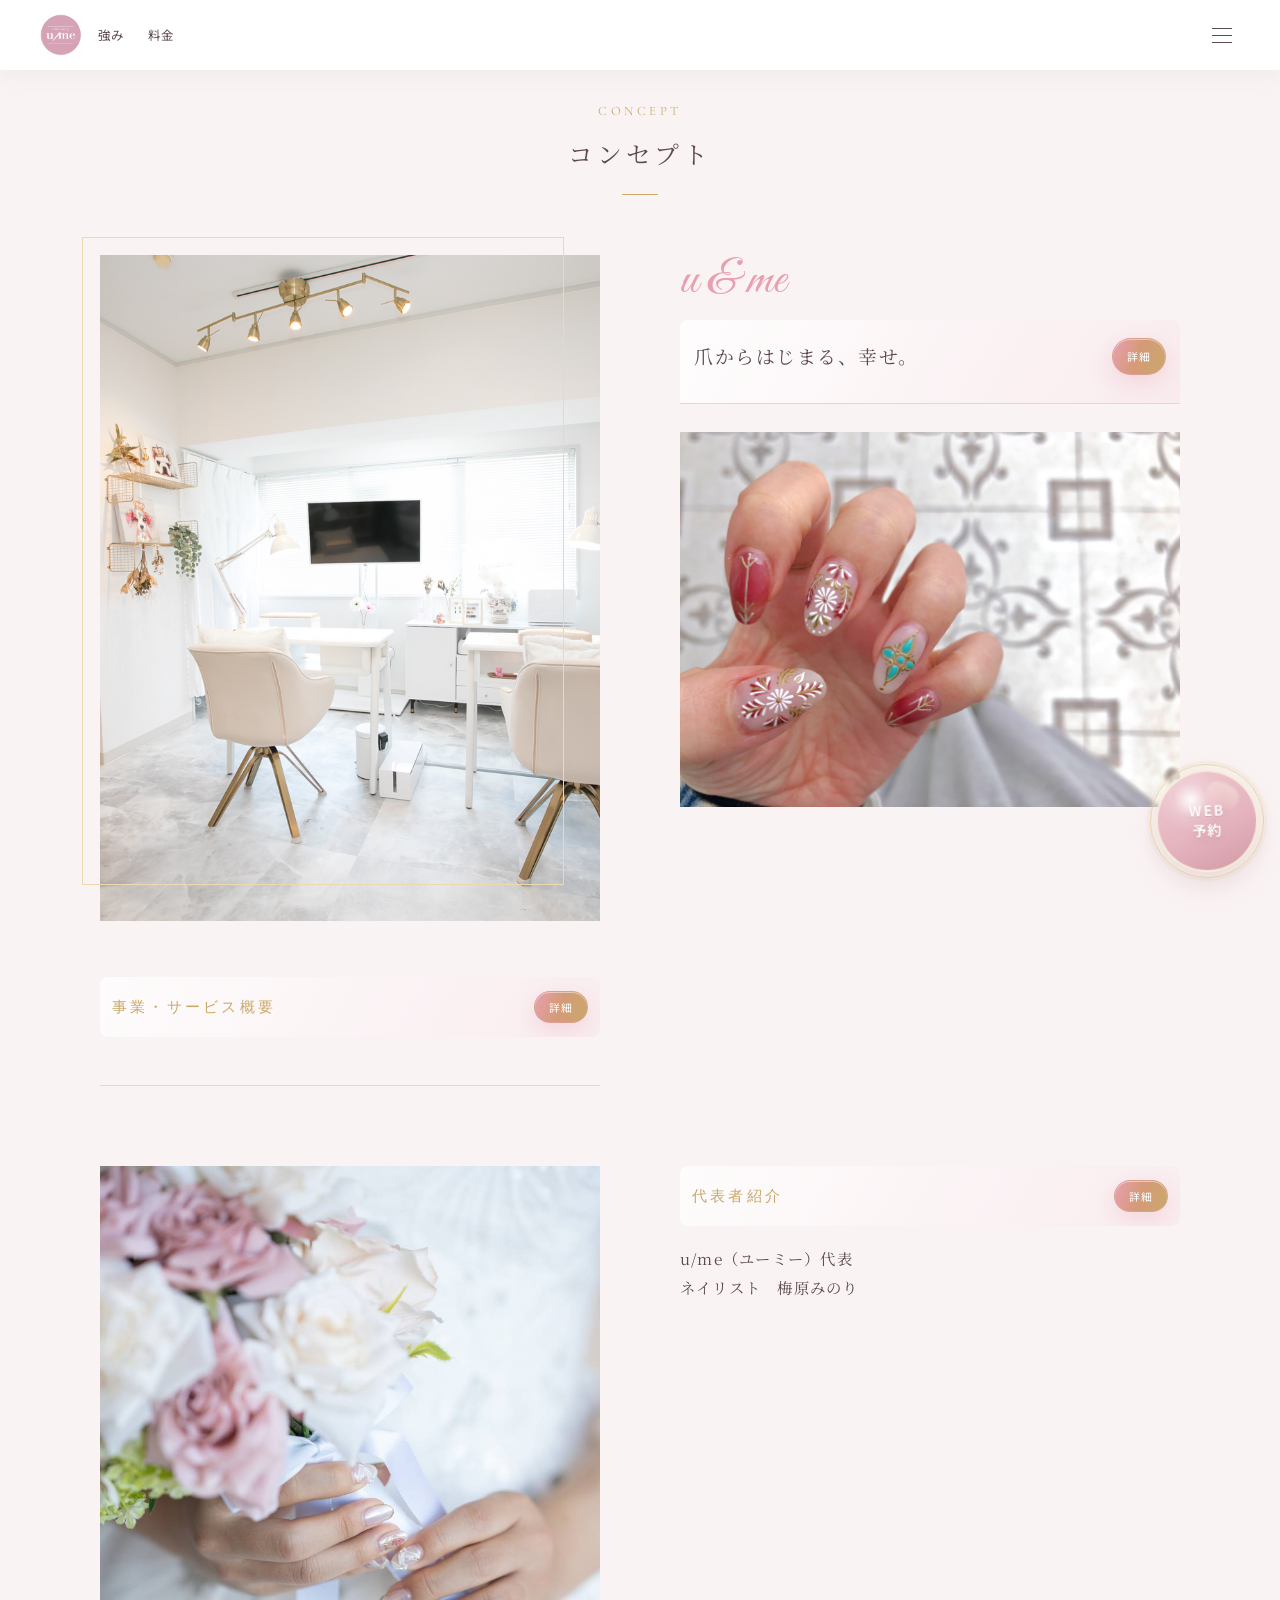
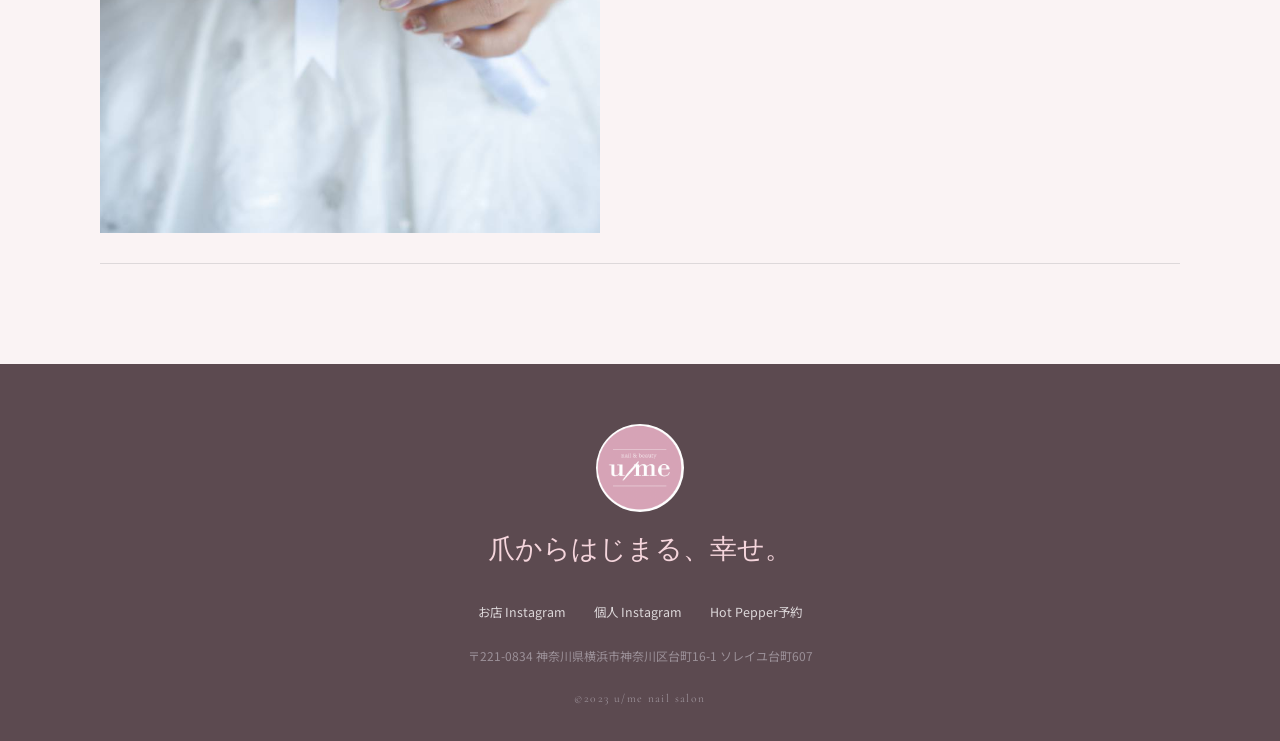
==== commit d2bcd50d: "修正版" ====
--- a/concept.html
+++ b/concept.html
@@ -92,7 +92,7 @@
       <div class="concept-inner">
         <div class="concept-body fade-in">
           <p class="concept-script">u &amp; me</p>
-          <button class="concept-catch concept-catch-toggle" type="button" aria-expanded="false" aria-controls="conceptMessageSub">爪からはじまる、幸せ。<span class="toggle-detail-label">詳細</span></button>
+          <button class="concept-catch concept-catch-toggle" type="button" aria-expanded="false" aria-controls="conceptMessageSub"><span class="concept-catch-text">爪からはじまる、幸せ。</span><span class="toggle-detail-label">詳細</span></button>
 
           <div class="concept-block concept-message" id="conceptMessageSub" hidden>
             <h3 class="concept-block-title">コンセプト</h3>
--- a/css/style.css
+++ b/css/style.css
@@ -256,32 +256,85 @@
   position: fixed;
   bottom: 28px;
   right: 22px;
-  width: 76px;
-  height: 76px;
-  background: var(--pink);
+  width: 102px;
+  height: 102px;
+  background:
+    radial-gradient(circle at 34% 28%, rgba(255,255,255,0.94), rgba(255,255,255,0.18) 18%, rgba(255,255,255,0) 34%),
+    linear-gradient(155deg, #f0c9d1 0%, #e5b5c0 54%, #d39aa5 100%);
   color: var(--white);
   border-radius: 50%;
   display: flex;
   align-items: center;
   justify-content: center;
+  isolation: isolate;
+  overflow: visible;
   text-align: center;
   font-family: var(--font-sans);
-  font-size: 0.76rem;
-  line-height: 1.35;
-  letter-spacing: 0.06em;
+  font-size: 0.88rem;
+  line-height: 1.4;
+  letter-spacing: 0.1em;
   font-weight: 600;
-  text-shadow: 0 2px 0 rgba(151,89,104,0.55), 0 4px 10px rgba(92,74,80,0.28);
+  text-shadow: 0 1px 0 rgba(151,89,104,0.18), 0 4px 10px rgba(92,74,80,0.1);
   z-index: 90;
-  box-shadow: 0 8px 30px rgba(232,160,176,0.58);
+  border: 2px solid rgba(247,239,219,0.92);
+  box-shadow:
+    0 14px 28px rgba(186,136,151,0.2),
+    0 0 0 7px rgba(255,255,255,0.24),
+    0 0 0 9px rgba(218,191,136,0.12);
   opacity: 1;
-  transform: translateY(0);
-  transition: transform var(--ease), background var(--ease), box-shadow var(--ease);
-}
-.fixed-reserve-btn.is-visible { opacity: 1; transform: translateY(0); }
+  transform: translateY(0) rotate(-2deg);
+  transition: transform var(--ease), box-shadow var(--ease), filter var(--ease);
+  animation: reserveFloat 4.8s ease-in-out infinite;
+}
+.fixed-reserve-btn::before {
+  content: "";
+  position: absolute;
+  inset: -8px;
+  border-radius: 50%;
+  border: 1px solid rgba(214,186,132,0.58);
+  box-shadow:
+    0 0 0 1px rgba(255,255,255,0.24) inset,
+    0 0 16px rgba(214,186,132,0.08);
+  z-index: -2;
+}
+.fixed-reserve-btn::after {
+  content: "";
+  position: absolute;
+  inset: 12px 16px auto auto;
+  width: 34px;
+  height: 24px;
+  border-radius: 999px;
+  background: linear-gradient(180deg, rgba(255,248,228,0.72), rgba(255,248,228,0.08));
+  filter: blur(1px);
+  transform: rotate(28deg);
+  opacity: 0.55;
+  z-index: 1;
+}
+.fixed-reserve-btn.is-visible { opacity: 1; }
 .fixed-reserve-btn:hover {
   opacity: 1;
-  background: var(--dark);
-  box-shadow: 0 10px 34px rgba(92,74,80,0.28);
+  transform: translateY(-3px) rotate(0deg);
+  filter: brightness(1.02);
+  box-shadow:
+    0 18px 34px rgba(186,136,151,0.24),
+    0 0 0 8px rgba(255,255,255,0.28),
+    0 0 0 10px rgba(218,191,136,0.14);
+}
+
+@keyframes reserveFloat {
+  0%, 100% {
+    transform: translateY(0) rotate(-2deg);
+  }
+  50% {
+    transform: translateY(-3px) rotate(-1deg);
+  }
+}
+
+@media (prefers-reduced-motion: reduce) {
+  .fixed-reserve-btn {
+    animation: none;
+    transform: rotate(-1deg);
+  }
 }
 
 /* ========================================
@@ -406,6 +459,9 @@
   text-shadow: 0 4px 0 rgba(98,90,94,0.34), 0 8px 28px rgba(45,35,40,0.5), 0 1px 8px rgba(45,35,40,0.42);
   margin-bottom: 16px;
   animation: mvFadeUp 1.2s ease 0.3s both;
+}
+.mv-tagline-break {
+  display: none;
 }
 .mv-name {
   font-family: var(--font-en);
@@ -642,6 +698,9 @@
   margin-bottom: 28px;
   transition: color var(--ease), opacity var(--ease), transform var(--ease);
 }
+.concept-catch-text {
+  display: block;
+}
 .concept-catch::before,
 .concept-service-toggle::before,
 .concept-profile-toggle::before,
@@ -1604,6 +1663,147 @@
   :root { --header-h: 60px; }
   section { padding: 72px 0; }
 
+  .gnav {
+    width: 50vw;
+    overflow-y: hidden;
+  }
+  .gnav-inner {
+    min-height: 100svh;
+    padding: 68px 16px 16px;
+    gap: 14px;
+  }
+  .gnav-close {
+    top: 16px;
+    right: 16px;
+    width: 32px;
+    height: 32px;
+  }
+  .gnav-links {
+    flex: 1;
+    min-height: 0;
+  }
+  .gnav-link {
+    align-items: flex-start;
+    gap: 1px;
+    padding: 7px 0;
+  }
+  .gnav-link-en {
+    font-size: 1rem;
+    line-height: 0.95;
+    letter-spacing: 0.02em;
+    text-wrap: balance;
+  }
+  .gnav-link-ja {
+    font-size: 0.58rem;
+    letter-spacing: 0.08em;
+    line-height: 1.35;
+    text-wrap: pretty;
+  }
+  .gnav-reserve-btn {
+    align-items: flex-start;
+    gap: 2px;
+    padding: 12px 10px;
+    text-align: left;
+  }
+  .gnav-reserve-en {
+    font-size: 0.88rem;
+    letter-spacing: 0.04em;
+    text-wrap: balance;
+  }
+  .gnav-reserve-ja {
+    font-size: 0.58rem;
+    letter-spacing: 0.06em;
+    line-height: 1.35;
+    text-wrap: pretty;
+  }
+  .gnav-sns {
+    display: flex;
+    flex-direction: column;
+    gap: 8px;
+  }
+  .gnav-sns-link {
+    align-items: flex-start;
+    gap: 5px;
+    font-size: 0.58rem;
+    line-height: 1.3;
+  }
+  .gnav-sns-link span {
+    overflow-wrap: anywhere;
+    text-wrap: pretty;
+  }
+  .gnav-sns-link svg {
+    width: 14px;
+    height: 14px;
+    flex: 0 0 14px;
+  }
+  .section-title,
+  .concept-catch,
+  .concept-block-title,
+  .profile-panel-title,
+  .menu-card-title,
+  .strength-specialty-title,
+  .salon-detail-value {
+    text-wrap: balance;
+  }
+  .concept-text,
+  .strength-specialty-text,
+  .salon-text,
+  .salon-value p,
+  .note-catch,
+  .note-text,
+  .gallery-foot p,
+  .menu-note,
+  .menu-name,
+  .menu-options-copy p,
+  .menu-options-list li,
+  .menu-payment-text,
+  .access-table td,
+  .access-station,
+  .access-route-title,
+  .footer-address,
+  .concept-owner {
+    overflow-wrap: anywhere;
+    word-break: normal;
+    text-wrap: pretty;
+  }
+  .concept-catch,
+  .concept-service-toggle,
+  .concept-profile-toggle,
+  .menu-options-title {
+    letter-spacing: 0.04em;
+    line-height: 1.65;
+  }
+  .concept-catch {
+    flex-direction: column;
+    align-items: flex-start;
+    gap: 10px;
+  }
+  .concept-catch-text {
+    white-space: nowrap;
+    line-height: 1.3;
+  }
+  .concept-catch .toggle-detail-label {
+    margin-left: 0;
+  }
+  .toggle-detail-label {
+    letter-spacing: 0.04em;
+    white-space: normal;
+  }
+  .menu-payment-text,
+  .access-table td,
+  .footer-address {
+    line-height: 1.7;
+  }
+  .access-table th {
+    width: 64px;
+    white-space: normal;
+    line-height: 1.45;
+  }
+  .access-station small,
+  .salon-detail-value small {
+    line-height: 1.5;
+  }
+
   .header { padding: 0 16px; }
   .header-left {
     flex: 1;
@@ -1628,9 +1828,9 @@
   .fixed-reserve-btn {
     right: 16px;
     bottom: max(18px, env(safe-area-inset-bottom));
-    width: 82px;
-    height: 82px;
-    font-size: 0.78rem;
+    width: 108px;
+    height: 108px;
+    font-size: 0.94rem;
   }
   /* MV */
   .mv {
@@ -1672,6 +1872,9 @@
     margin-bottom: 12px;
     text-shadow: 0 3px 0 rgba(98,90,94,0.42), 0 7px 24px rgba(45,35,40,0.62), 0 1px 8px rgba(45,35,40,0.46);
   }
+  .mv-tagline-break {
+    display: block;
+  }
   .mv-name {
     font-size: 1.12rem;
     letter-spacing: 0.2em;
@@ -1680,7 +1883,7 @@
   }
   .mv-sub {
     font-size: 0.84rem;
-    letter-spacing: 0.12em;
+    letter-spacing: 0.08em;
     line-height: 1.7;
     opacity: 1;
     text-shadow: 0 2px 0 rgba(98,90,94,0.5), 0 5px 16px rgba(45,35,40,0.58);
@@ -1782,7 +1985,7 @@
   }
 
   /* Menu */
-  .menu { padding: 72px 16px; }
+  .menu { padding: 56px 14px; }
   .profile-section,
   .instagram-section {
     padding: 72px 20px;
@@ -1796,6 +1999,124 @@
   }
   .menu-slider { max-width: 100%; }
   .menu-card.is-wide { flex-basis: 100%; }
+  .menu .section-header {
+    margin-bottom: 28px;
+    padding: 0 8px;
+  }
+  .menu .section-en {
+    font-size: 0.72rem;
+    letter-spacing: 0.2em;
+    margin-bottom: 6px;
+  }
+  .menu .section-title {
+    font-size: 1.16rem;
+    letter-spacing: 0.08em;
+    margin-bottom: 12px;
+  }
+  .menu .section-line {
+    width: 28px;
+  }
+  .menu-slider { margin-bottom: 36px; }
+  .menu-card {
+    padding: 22px 18px;
+  }
+  .menu-card-head {
+    padding-bottom: 16px;
+    margin-bottom: 18px;
+  }
+  .menu-card-en {
+    font-size: 0.68rem;
+    letter-spacing: 0.22em;
+    margin-bottom: 4px;
+  }
+  .menu-card-title {
+    font-size: 0.86rem;
+    letter-spacing: 0.04em;
+  }
+  .menu-note {
+    font-size: 0.66rem;
+    line-height: 1.6;
+  }
+  .menu-note-top {
+    margin: -4px 0 14px;
+  }
+  .menu-list {
+    display: grid;
+    grid-template-columns: repeat(2, minmax(0, 1fr));
+    gap: 10px 12px;
+    margin-bottom: 14px;
+  }
+  .menu-item {
+    align-items: flex-start;
+    flex-direction: column;
+    gap: 4px;
+    padding-bottom: 10px;
+    font-size: 0.72rem;
+    line-height: 1.45;
+  }
+  .menu-name {
+    width: 100%;
+  }
+  .menu-price {
+    font-size: 0.9rem;
+    line-height: 1.2;
+  }
+  .menu-prep-info .menu-list,
+  .menu-info-list,
+  .menu-options-list {
+    gap: 10px;
+  }
+  .menu-prep-info .menu-card-head {
+    padding-bottom: 16px;
+    margin-bottom: 18px;
+  }
+  .menu-prep-info .menu-list + .menu-card-head {
+    margin-top: 24px;
+  }
+  .menu-info-list {
+    font-size: 0.74rem;
+    line-height: 1.65;
+  }
+  .menu-slider-controls {
+    gap: 14px;
+    margin-top: 18px;
+  }
+  .menu-slider-btn {
+    width: 38px;
+    height: 38px;
+    font-size: 1.3rem;
+  }
+  .menu-slider-status {
+    min-width: 46px;
+    font-size: 0.8rem;
+    letter-spacing: 0.08em;
+  }
+  .menu-options {
+    margin-bottom: 32px;
+  }
+  .menu-options-title {
+    gap: 10px;
+    font-size: 0.8rem;
+    letter-spacing: 0.08em;
+    padding: 12px 10px;
+    margin-bottom: 18px;
+  }
+  .menu-options-copy {
+    gap: 10px;
+    margin-bottom: 20px;
+  }
+  .menu-options-copy p,
+  .menu-options-list li,
+  .menu-payment-text {
+    font-size: 0.76rem;
+    line-height: 1.8;
+  }
+  .menu-payment {
+    padding-top: 24px;
+  }
+  .menu-payment-label {
+    margin-bottom: 8px;
+  }
 
   /* Salon */
   .salon-gallery { grid-template-columns: 1fr; padding: 0; }
@@ -1812,5 +2133,53 @@
   .section-title { font-size: 1.3rem; }
 
   /* Gnav */
-  .gnav-inner { padding: 80px 28px 40px; }
-}
+  .gnav-inner { padding: 68px 16px 16px; }
+}
+
+@media (max-width: 380px) {
+  .gnav-inner {
+    padding: 64px 14px 14px;
+    gap: 12px;
+  }
+  .gnav-link {
+    padding: 5px 0;
+  }
+  .gnav-link-en {
+    font-size: 0.92rem;
+  }
+  .gnav-link-ja {
+    font-size: 0.54rem;
+  }
+  .gnav-reserve-btn {
+    padding: 10px 8px;
+  }
+  .gnav-reserve-en {
+    font-size: 0.76rem;
+  }
+  .gnav-reserve-ja,
+  .gnav-sns-link {
+    font-size: 0.54rem;
+  }
+  .concept-catch,
+  .concept-service-toggle,
+  .concept-profile-toggle,
+  .menu-options-title {
+    font-size: 0.74rem;
+    line-height: 1.55;
+  }
+  .concept-catch-text {
+    font-size: 0.98em;
+  }
+  .menu-card {
+    padding: 18px 14px;
+  }
+  .menu-list {
+    gap: 8px 10px;
+  }
+  .menu-item {
+    font-size: 0.68rem;
+  }
+  .menu-price {
+    font-size: 0.84rem;
+  }
+}
